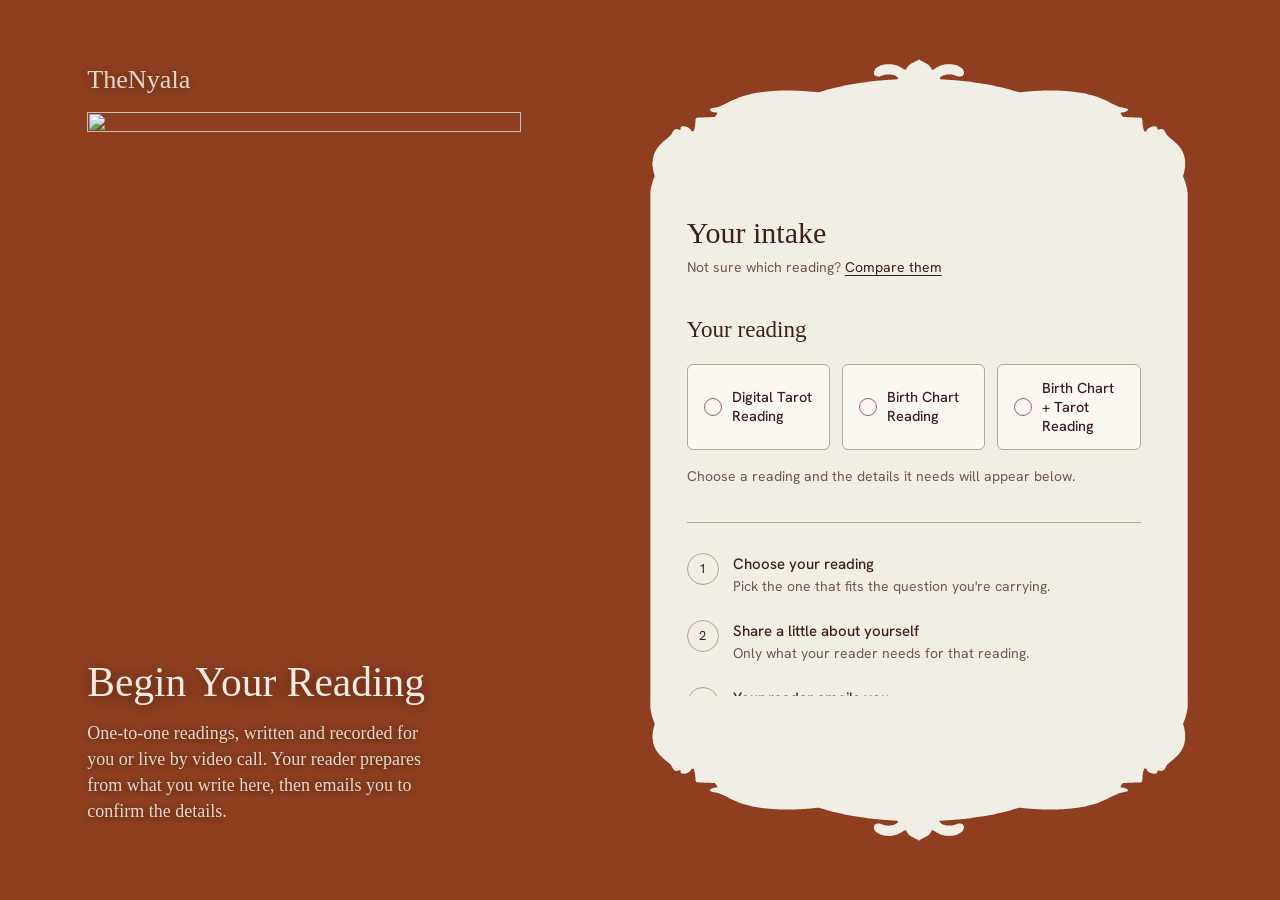
==== book.html @ b646ac73 "Add TheNyala website: pages, styles, scripts, docs and build tools Static HTML/CSS/JS site: the land" ====
<!doctype html>
<html lang="en">
<head>
<meta charset="utf-8">
<meta name="viewport" content="width=device-width, initial-scale=1">
<title>Begin Your Reading — TheNyala</title>
<meta name="description" content="Book a one-to-one tarot or birth-chart reading with TheNyala, as a PDF with an audio recording or live by video call.">
<link rel="preconnect" href="https://fonts.googleapis.com">
<link rel="preconnect" href="https://fonts.gstatic.com" crossorigin>
<link href="https://fonts.googleapis.com/css2?family=Hanken+Grotesk:wght@300;400;500&display=swap" rel="stylesheet">
<link rel="icon" type="image/png" href="assets/favicon.png">
<link rel="preload" as="font" type="font/ttf" href="assets/fonts/Anaktoria.ttf" crossorigin>
<link rel="stylesheet" href="css/style.css">
<script src="js/paper-symbols.js" defer></script>
</head>
<body class="page-booking">

<!-- A focused booking page on the client's rust paper, one screen tall: the glade sits on it at the left, the intake box lies on it at the right and scrolls inside -->
<main class="booking">
  <div class="book-card">
    <div class="book-pane">
      <a class="wordmark book-wordmark" href="index.html">TheNyala</a>
      <img class="book-nyala" src="assets/nyala.webp" alt="" width="572" height="1744">
      <div class="book-pane-copy">
        <h1>Begin Your Reading</h1>
        <p id="pane-sub">One-to-one readings, written and recorded for you or live by video call. Your reader prepares from what you write here, then emails you to confirm the details.</p>
      </div>
    </div>

    <div class="book-main">
      <div class="book-scroll"><!-- the form scrolls inside the box -->
      <div class="book-head">
        <h2 class="book-title">Your intake</h2>
        <p class="book-sub">Not sure which reading? <a href="index.html#readings">Compare them</a></p>
      </div>

      <!-- Submissions aren't sent anywhere yet: connect the form to email or a form service before launch (see js/booking.js) -->
      <form class="intake" id="intake" novalidate>
    <fieldset class="intake-step">
      <legend class="intake-legend">Your reading</legend>
      <div class="picks">
        <label class="pick"><input type="radio" name="reading" value="tarot"><span>Digital Tarot Reading</span></label>
        <label class="pick"><input type="radio" name="reading" value="chart"><span>Birth Chart Reading</span></label>
        <label class="pick"><input type="radio" name="reading" value="combo"><span>Birth Chart + Tarot Reading</span></label>
      </div>
      <p class="field-error" id="reading-error" role="alert"></p>
      <div class="intake-nudge" id="reading-nudge">
        <p>Choose a reading and the details it needs will appear below.</p>
        <ol class="book-steps">
          <li><b>Choose your reading</b><span>Pick the one that fits the question you're carrying.</span></li>
          <li><b>Share a little about yourself</b><span>Only what your reader needs for that reading.</span></li>
          <li><b>Your reader emails you</b><span>They read your intake first, then confirm a time for your video call or when your recording will be ready.</span></li>
        </ol>
      </div>
    </fieldset>

    <div class="intake-panel" hidden>
      <fieldset class="intake-group">
        <legend class="intake-legend">About you</legend>
        <div class="row">
          <label class="field"><span class="field-label">Preferred name</span><input name="name" autocomplete="given-name" required></label>
          <label class="field" data-for="tarot session combo"><span class="field-label">Pronouns <em>optional</em></span><input name="pronouns" placeholder="e.g. she/her, they/them"></label>
        </div>
        <label class="field"><span class="field-label">Email</span><input type="email" name="email" autocomplete="email" required><small class="hint">Your reader will use this to confirm the details with you.</small></label>
      </fieldset>

      <fieldset class="intake-group" data-for="chart combo">
        <legend class="intake-legend">Your birth chart</legend>
        <div class="row">
          <label class="field"><span class="field-label">Date of birth</span><input type="date" name="dob" required></label>
          <label class="field"><span class="field-label">Exact birth time</span><input type="time" name="birth_time" required></label>
        </div>
        <label class="field"><span class="field-label">Birthplace</span><input name="birthplace" placeholder="City, region, country" required></label>
        <label class="field">
          <span class="field-label">How sure are you of your birth time? <output id="conf-out" for="conf">5</output> out of 10</span>
          <input type="range" id="conf" name="birth_time_confidence" min="1" max="10" value="5">
          <span class="range-ends" aria-hidden="true"><span>A rough guess</span><span>From my birth certificate</span></span>
          <small class="hint">Not sure of your time? Give your best guess above and set this low.</small>
        </label>
        <label class="field"><span class="field-label">Main reason for booking</span><textarea name="reason" rows="3" required></textarea></label>
        <div class="field">
          <span class="field-label" id="chart-areas-label">Main areas you want to explore</span>
          <small class="hint">Tap them in order of importance; your first choice is number 1.</small>
          <div class="chips" data-name="chart_areas" role="group" aria-labelledby="chart-areas-label">
            <button type="button">Love and relationships</button><button type="button">Career and purpose</button><button type="button">Money and resources</button><button type="button">Family and home</button><button type="button">Personality and strengths</button><button type="button">Health and wellbeing</button><button type="button">Spirituality</button><button type="button">Life timing and cycles</button>
          </div>
        </div>
      </fieldset>

      <!-- One group for every tarot format: "tarot" parts are the question readings (PDF and audio), "session" parts the live 30-minute session -->
      <fieldset class="intake-group" data-for="tarot session">
        <legend class="intake-legend">Your tarot reading</legend>
        <div class="field">
          <span class="field-label" id="format-label">How would you like your reading?</span>
          <div class="seg" role="radiogroup" aria-labelledby="format-label" aria-describedby="format-hint">
            <label><input type="radio" name="tarot_format" value="one" checked><span>One question</span></label>
            <label><input type="radio" name="tarot_format" value="three"><span>Three questions</span></label>
            <label><input type="radio" name="tarot_format" value="session"><span>Live 30-minute session</span></label>
          </div>
          <small class="hint" id="format-hint">One or three questions come as a PDF with an audio recording; the session is live by video call.</small>
        </div>
        <label class="field" data-for="tarot"><span class="field-label">Current situation</span><textarea name="situation" rows="3" placeholder="What's happening in your life right now?" required></textarea></label>
        <label class="field" data-q="one"><span class="field-label">Your question</span><input name="question" required></label>
        <div class="field" data-q="three">
          <span class="field-label">Your three questions</span>
          <div class="qlist">
            <label><span class="qnum" aria-hidden="true">1</span><input name="question_1" aria-label="Question 1" required></label>
            <label><span class="qnum" aria-hidden="true">2</span><input name="question_2" aria-label="Question 2" required></label>
            <label><span class="qnum" aria-hidden="true">3</span><input name="question_3" aria-label="Question 3" required></label>
          </div>
        </div>
        <label class="field" data-for="session"><span class="field-label">Your questions</span><textarea name="questions" rows="3" placeholder="Bring as many as you like." required></textarea></label>
        <div class="field" data-for="session">
          <span class="field-label" id="session-areas-label">Main areas you want to explore</span>
          <small class="hint">Tap them in order of importance; your first choice is number 1.</small>
          <div class="chips" data-name="session_areas" role="group" aria-labelledby="session-areas-label">
            <button type="button">Love and relationships</button><button type="button">Career and work</button><button type="button">Money</button><button type="button">Family and friends</button><button type="button">Personal growth</button><button type="button">Health and wellbeing</button><button type="button">Spiritual path</button><button type="button">A decision</button>
          </div>
        </div>
        <label class="field" data-for="tarot"><span class="field-label">Anything you specifically want to focus on <em>optional</em></span><textarea name="focus" rows="2"></textarea></label>
      </fieldset>

      <fieldset class="intake-group" data-for="combo">
        <legend class="intake-legend">Your tarot reading</legend>
        <label class="field"><span class="field-label">Current situation</span><textarea name="situation" rows="3" placeholder="What's happening in your life right now?" required></textarea></label>
        <label class="field"><span class="field-label">Your questions</span><textarea name="questions" rows="3" required></textarea></label>
        <div class="field">
          <span class="field-label" id="combo-areas-label">Main areas you want to explore in the cards</span>
          <small class="hint">Tap them in order of importance; your first choice is number 1.</small>
          <div class="chips" data-name="tarot_areas" role="group" aria-labelledby="combo-areas-label">
            <button type="button">Love and relationships</button><button type="button">Career and work</button><button type="button">Money</button><button type="button">Family and friends</button><button type="button">Personal growth</button><button type="button">Health and wellbeing</button><button type="button">Spiritual path</button><button type="button">A decision</button>
          </div>
        </div>
        <label class="field"><span class="field-label">Anything you specifically want to focus on <em>optional</em></span><textarea name="focus" rows="2"></textarea></label>
      </fieldset>

      <!-- Every reading with tarot in it asks for a preferred date (built by js/booking.js); the reader confirms the time -->
      <fieldset class="intake-group" data-for="tarot session combo">
        <legend class="intake-legend">Your reading date</legend>
        <div class="field">
          <span class="field-label" id="date-label">Preferred date</span>
          <small class="hint">Your reader will confirm it with you by email.</small>
          <!-- the month on the left, the chosen day written out on the right (below it on phones) -->
          <div class="datepick" role="group" aria-labelledby="date-label">
            <div class="datepick-cal">
              <div class="datepick-head">
                <p class="datepick-month" aria-live="polite"></p>
                <div class="datepick-navs">
                  <button type="button" class="datepick-nav" aria-label="Previous month"><svg viewBox="0 0 16 16" aria-hidden="true"><path d="M10 3 5 8l5 5" fill="none" stroke="currentColor" stroke-width="1.4" stroke-linecap="round" stroke-linejoin="round"/></svg></button>
                  <button type="button" class="datepick-nav" aria-label="Next month"><svg viewBox="0 0 16 16" aria-hidden="true"><path d="m6 3 5 5-5 5" fill="none" stroke="currentColor" stroke-width="1.4" stroke-linecap="round" stroke-linejoin="round"/></svg></button>
                </div>
              </div>
              <div class="datepick-week" aria-hidden="true"></div>
              <div class="datepick-days"></div>
            </div>
            <div class="datepick-summary">
              <p class="datepick-picked sr-only" aria-live="polite"></p>
              <div class="datepick-show" aria-hidden="true"><span class="datepick-num"></span><span class="datepick-dayname"></span><span class="datepick-monthname"></span></div>
              <p class="datepick-empty"><b>No date yet</b><span>Choose any open day on the calendar.</span></p>
            </div>
            <input type="hidden" name="preferred_date">
          </div>
        </div>
      </fieldset>

      <label class="field intake-last" data-for="chart session combo"><span class="field-label">Anything else you'd like your reader to know <em>optional</em></span><textarea name="anything_else" rows="3"></textarea></label>

      <div class="submit-row">
        <button type="submit" class="book-submit">Send my intake <svg viewBox="0 0 16 16" aria-hidden="true"><path d="M8 1.5c.4 3.3 2.2 5.1 5.5 5.5-3.3.4-5.1 2.2-5.5 5.5-.4-3.3-2.2-5.1-5.5-5.5 3.3-.4 5.1-2.2 5.5-5.5Z" fill="currentColor"/></svg></button>
        <p class="form-summary" id="form-summary" role="alert"></p>
      </div>
    </div>
      </form>

      <div class="intake-thanks" id="thanks" hidden tabindex="-1">
        <h2>Thank you</h2>
        <p>Your <strong id="thanks-reading"></strong> intake is in, <span id="thanks-name"></span>. <span id="thanks-next"></span></p>
        <a class="hero-cta" href="index.html">Back to the home page</a>
      </div>
      </div>
    </div>
  </div>
</main>

<script src="js/booking.js"></script>
</body>
</html>
---- css/style.css ----
:root {
  --night: #2a0c07; /* deep rust-brown: dark text on cream */
  --paper: #8f3f20; /* fallback behind the supplied Orange Background.png */
  --edge: clamp(18px, 3.2vw, 52px); /* wordmark and nav sit on this edge */
  --moon: #f6f0e6; /* warm cream, like the lace cards and the button frames */
  --k: calc(100vh / 1080); /* one pixel of the 1920x1080 paper design at this screen's height (see the framed first screen) */
  --hero-face: "Hanken Grotesk", system-ui, sans-serif;
  --brand-face: "Anaktoria", Georgia, "Times New Roman", serif; /* display headings and wordmark */
  --second-face: "Anaktoria", Georgia, "Times New Roman", serif; /* secondary face, a Garamond-style serif: titles below the headings, prices and intro lines */
}
@font-face { /* custom font from Calligraphr; no digits, hyphen or dashes, so those fall back to Hanken Grotesk */
  font-family: "The Nyala Font"; src: url("../assets/fonts/TheNyalaFont-Regular.ttf") format("truetype");
  font-weight: 400; font-style: normal; font-display: swap;
}
@font-face { /* Anaktoria 6.31 by George Douros (2016); its built-in licence: "Fonts in this site are free for any use". One weight only */
  font-family: "Anaktoria"; src: url("../assets/fonts/Anaktoria.ttf") format("truetype");
  font-weight: 400; font-style: normal; font-display: swap;
}
/* Anaktoria's contextual alternates swap in swash word endings, which read as stray dots at text sizes: keep them off */
.hero-lede, .pricing-lede, .plan-price, .book-pane-copy p, .book-title, .intake-legend, .datepick-num { font-variant-ligatures: no-contextual; }
* { box-sizing: border-box; margin: 0; padding: 0; }
body {
  background: var(--paper);
  color: var(--moon);
  font-family: var(--hero-face);
  font-weight: 400;
  line-height: 1.55;
  overflow-x: hidden;
  -webkit-font-smoothing: antialiased;
}
a { color: inherit; text-decoration: none; }
.sr-only { position: absolute; width: 1px; height: 1px; overflow: hidden; clip-path: inset(50%); white-space: nowrap; }

/* ---------- The paper: the client's rust paper lies behind every page, fixed while the sections scroll over it ---------- */
body::before { /* original orange paper, shared by readings, reviews and the booking page */
  content: ""; position: fixed; top: 0; left: 0; right: 0; height: 100vh; z-index: -1; /* 100vh: the tallest viewport, so it never jumps as phone toolbars come and go */
  background: var(--paper) url("../assets/Background/Orange Background.png") center / cover no-repeat;
}
@media (prefers-reduced-motion: no-preference) { html { scroll-behavior: smooth; } }

/* Scattered relief on orange paper only: the landing collage and intake paper
   cover this background layer. Keep original colors and transparency. */
.paper-symbols {
  position: fixed; inset: 0; z-index: -1; overflow: hidden;
  pointer-events: none; user-select: none; opacity: .55;
}
.paper-symbols img {
  position: absolute; left: var(--symbol-x); top: var(--symbol-y);
  width: clamp(100px, var(--symbol-size), 240px); height: auto;
  translate: -50% -50%; rotate: var(--symbol-angle); opacity: var(--symbol-opacity);
}
@media (max-width: 640px) {
  .paper-symbols { opacity: .42; }
  .paper-symbols img {
    left: var(--phone-x); top: var(--phone-y);
    width: clamp(76px, var(--phone-size), 150px);
  }
  .paper-symbols img:nth-child(n + 9) { display: none; }
}

/* ---------- Header ---------- */
.nav { /* sits at the top of the hero and scrolls away with it, so it never covers the sections below */
  position: absolute; top: 22px; right: var(--edge); z-index: 50;
  display: flex; align-items: center; gap: 4px; height: 40px;
}
/* each link is framed like the buttons, a size smaller (see "Framed buttons" below) */

/* ---------- Framed buttons: the client's ornamental frame round every button and menu link ---------- */
/* The frame (assets/button-frame.webp, built by tools/build-frame.ps1) is a border-image on ::after: its scrolled ends
   keep their shape and the double rules between them stretch to any width. Each end is .578 of the button's height
   wide (104 of the image's 180px), so the frame never distorts. Behind it, a dark fill in the frame's own shape
   (assets/button-fill.webp, sliced the same way) fills the whole frame, scrolled ends included. */
.hero-cta, .nav a {
  --h: 54px; --cap: calc(var(--h) * .578);
  position: relative; isolation: isolate;
  display: inline-flex; align-items: center; justify-content: center; gap: 10px;
  height: var(--h); padding: 0 calc(var(--cap) + 4px);
  font-family: var(--second-face); font-size: 19px; font-weight: 400; font-synthesis: none; font-variant-ligatures: no-contextual;
  line-height: 1; white-space: nowrap; color: var(--moon); text-shadow: 0 1px 8px rgba(26, 6, 3, .7);
}
.hero-cta::before, .hero-cta::after, .nav a::before, .nav a::after {
  content: ""; position: absolute; inset: 0; pointer-events: none;
  border-style: solid; border-color: transparent; border-width: 0 var(--cap);
  border-image: url("../assets/button-frame.webp") 0 104 fill / 0 var(--cap) / 0 stretch;
}
.hero-cta::before, .nav a::before { /* the fill, in the frame's shape; it lightens on hover */
  z-index: -1; border-image-source: url("../assets/button-fill.webp");
  opacity: .62; transition: opacity .35s cubic-bezier(.16, 1, .3, 1);
}
.hero-cta::before { opacity: .55; }
.hero-cta::after, .nav a::after { filter: drop-shadow(0 2px 3px rgba(26, 6, 3, .5)); } /* lifts the cream frame off the paper */
.hero-cta:hover::before, .nav a:hover::before { opacity: .4; }
.nav a { --h: 42px; font-size: 17px; }

/* ---------- Hero: Nyala on the client's framed paper ---------- */
.hero {
  position: relative; isolation: isolate; overflow: hidden;
  min-height: 100vh; min-height: 100svh;
}
@supports (height: 100svh) { :root { --k: calc(100svh / 1080); } } /* the first screen is 100svh tall */
.scene { position: absolute; inset: 0; z-index: 0; } /* holds Nyala */
.nyala { /* her star face sits on the page's centre line; height and top are set by script to fit the window */
  position: absolute; left: 50%; top: 5%; height: 78%; width: auto; translate: -60% 0;
  animation: nyala-float 4s ease-in-out infinite; will-change: transform;
}
/* she floats up from her fitted spot and settles back, never lower, so she stays clear of the headline */
@keyframes nyala-float { 0%, 100% { transform: translateY(0); } 50% { transform: translateY(-3%); } }
@keyframes nyala-float-soft { 0%, 100% { transform: translateY(0); } 50% { transform: translateY(-2%); } }

.wordmark {
  position: absolute; z-index: 2; top: 22px; left: var(--edge); height: 40px; /* level with the menu on the right */
  display: flex; align-items: center; white-space: nowrap;
  font-family: var(--brand-face); font-weight: 400; font-synthesis: none; font-size: clamp(26px, 1.2vw + 1.2vh, 36px); line-height: 1;
  color: rgba(240, 232, 220, .9); text-shadow: 0 2px 14px rgba(26, 6, 3, .5);
}

/* the lower band: headline and lede on the left, the button on the right */
.hero-frame {
  position: absolute; z-index: 2; left: 11%; right: 11%; top: 64%; bottom: 4.5%;
  display: grid; grid-template-columns: minmax(0, 1fr) auto; align-items: end; gap: 32px;
  padding: 0 4.5% 4.2vh;
}
.hero h1 {
  font-family: var(--brand-face); font-weight: 400; font-synthesis: none;
  font-size: clamp(26px, 1.8vw + 1.3vh, 44px); line-height: 1.18; letter-spacing: .005em; /* the script runs wide: this keeps the line about as long as before */
  margin: 0 0 16px; color: rgba(246, 240, 230, .95); text-wrap: balance;
  text-shadow: 0 2px 18px rgba(26, 6, 3, .55);
}
.hero-lede {
  max-width: 44ch; font-family: var(--second-face); font-size: 18px; line-height: 1.45; text-wrap: pretty;
  color: rgba(240, 233, 222, .9); text-shadow: 0 1px 10px rgba(26, 6, 3, .7);
}
.hero-act { display: flex; flex-direction: column; align-items: flex-end; gap: 14px; }
.hero-cta svg { width: 13px; height: 13px; flex: none; transition: rotate .6s cubic-bezier(.16, 1, .3, 1); }
.hero-cta:hover svg { rotate: 90deg; }

/* On landscape screens the first screen is the client's whole paper design, embossed frame and label included. It is a
   border-image: the frame's sides (500px of the source each) keep their true shape, sized by the screen's height, and
   only the plain middle stretches, so the frame fits any width. The wordmark sits in the label, the menu level with it
   inside the frame, and the headline, lede and button inside the side vines (300px of the source) and above the
   bottom corners' curls (which rise 210px from the bottom). Elsewhere the plain paper shows. */
@media (min-width: 1280px) and (min-height: 700px) and (min-aspect-ratio: 3/2) { /* enough space inside the frame for artwork and copy */
  .hero::before {
    content: ""; position: absolute; inset: 0; z-index: -1;
    border-style: solid; border-color: transparent; border-width: 0 calc(var(--k) * 500);
    border-image: url("../assets/paper-frame.jpg") 0 500 fill / 0 calc(var(--k) * 500) / 0 stretch;
  }
  .hero .wordmark { top: calc(var(--k) * 120); left: calc(var(--k) * 260); height: auto; translate: -50% -50%; font-size: calc(var(--k) * 54); }
  .nav { top: calc(var(--k) * 120); right: calc(var(--k) * 470); translate: 0 -50%; }
  .hero-frame { top: auto; left: calc(var(--k) * 300); right: calc(var(--k) * 300); bottom: calc(var(--k) * 210); padding: 0; }
}

:root { /* old-paper textures, shared by the pricing leaves and the review scrolls */
  --grain: url("data:image/svg+xml,%3Csvg xmlns='http://www.w3.org/2000/svg' width='220' height='220'%3E%3Cfilter id='g'%3E%3CfeTurbulence type='fractalNoise' baseFrequency='.85' numOctaves='3' stitchTiles='stitch'/%3E%3CfeColorMatrix values='0 0 0 0 .32 0 0 0 0 .2 0 0 0 0 .09 0 0 0 .55 -.12'/%3E%3C/filter%3E%3Crect width='100%25' height='100%25' filter='url(%23g)'/%3E%3C/svg%3E");
  --stains: url("data:image/svg+xml,%3Csvg xmlns='http://www.w3.org/2000/svg' width='420' height='420'%3E%3Cfilter id='s'%3E%3CfeTurbulence type='fractalNoise' baseFrequency='.012' numOctaves='4' seed='7' stitchTiles='stitch'/%3E%3CfeColorMatrix values='0 0 0 0 .42 0 0 0 0 .27 0 0 0 0 .11 0 0 0 1.5 -.62'/%3E%3C/filter%3E%3Crect width='100%25' height='100%25' filter='url(%23s)'/%3E%3C/svg%3E");
}
/* ---------- Readings and Offerings: pricing columns as leaves of aged parchment ----------
   One leaf per reading, in the language of the hero collage and the client's cards: parchment with grain, stains and a
   slightly ragged edge; an inked double frame with small compass points at its corners; a Roman numeral and the name in
   the cards' rust lettering; the card's engraving drawn over Vitruvian construction lines (circle, square, triangle);
   and a faint embossed tarot card pressed into the paper, like those scattered on the page. The three parts (head, top,
   what's included) line up across the leaves (subgrid), whatever their length. */
.pricing { max-width: 1320px; margin: 0 auto; padding: 110px clamp(20px, 5vw, 64px) 120px; }
.pricing-head { max-width: 860px; margin-bottom: 56px; }
.pricing-head h2 {
  font-family: var(--brand-face); font-weight: 400; font-synthesis: none;
  font-size: clamp(34px, 2.4vw + 1.2vh, 54px); line-height: 1.12; margin-bottom: 16px;
  color: rgba(246, 240, 230, .96); text-shadow: 0 2px 18px rgba(26, 6, 3, .55);
}
.pricing-lede { font-family: var(--second-face); font-size: 19px; line-height: 1.5; max-width: 52ch; color: rgba(240, 233, 222, .88); text-shadow: 0 1px 10px rgba(26, 6, 3, .6); }

.offers {
  list-style: none; display: grid; grid-template-columns: repeat(3, minmax(0, 1fr)); grid-template-rows: auto auto 1fr;
  column-gap: 32px; max-width: 1140px; margin: 0 auto;
}
.plan {
  --ink: #6e1f12; /* the cards' rust lettering */
  --compass: radial-gradient(circle, var(--ink) 0 1.6px, transparent 2.2px 3.6px, rgba(110, 31, 18, .55) 4px 4.8px, transparent 5.3px);
  position: relative; isolation: isolate;
  grid-row: span 3; display: grid; grid-template-rows: subgrid; row-gap: 0;
  color: #3a2215; padding: 14px;
  transition: transform .6s cubic-bezier(.16, 1, .3, 1);
}
.plan:hover { transform: translateY(-5px); }
.plan::before { /* the leaf: grain, stains, handled edges, a ragged outline and its shadow on the page */
  content: ""; position: absolute; inset: 0; z-index: -3;
  background:
    var(--grain),
    linear-gradient(rgba(236, 226, 204, .55), rgba(236, 226, 204, .55)), /* softens the stains to a light foxing */
    var(--stains),
    radial-gradient(ellipse at 18% 12%, rgba(160, 110, 55, .14), transparent 42%),
    radial-gradient(ellipse at 85% 88%, rgba(140, 90, 40, .16), transparent 40%),
    #ece2cc;
  box-shadow: inset 0 0 34px rgba(120, 78, 36, .38), inset 0 0 6px rgba(90, 55, 24, .4);
  filter: url(#story-rough) drop-shadow(0 16px 20px rgba(26, 6, 3, .42));
}
.plan-frame { /* the inked double frame: two fine outlines (inline SVG, so they can be drawn round the leaf) */
  position: absolute; top: 12px; left: 12px; width: calc(100% - 24px); height: calc(100% - 24px); z-index: -1;
  overflow: visible; pointer-events: none; fill: none; stroke: rgba(110, 31, 18, .5); stroke-width: 1;
}
.plan-frame--inner { top: 14.5px; left: 14.5px; width: calc(100% - 29px); height: calc(100% - 29px); }
.plan-mark { /* a tarot card embossed into the paper, part-hidden off the lower corner, and a small compass point
   on each corner of the frame (centred on the frame line, 7.5px in from this layer's edge) */
  position: absolute; inset: 6px; z-index: -2; overflow: hidden; pointer-events: none;
  background:
    var(--compass) -1.5px -1.5px / 18px 18px no-repeat,
    var(--compass) calc(100% + 1.5px) -1.5px / 18px 18px no-repeat,
    var(--compass) -1.5px calc(100% + 1.5px) / 18px 18px no-repeat,
    var(--compass) calc(100% + 1.5px) calc(100% + 1.5px) / 18px 18px no-repeat;
}
.plan-mark img {
  position: absolute; right: -54px; bottom: -40px; width: 230px; height: auto; rotate: -12deg;
  opacity: .34; mix-blend-mode: multiply;
}

.plan-head { text-align: center; padding: 34px 26px 0; }
.plan-numeral {
  display: block; font-family: var(--brand-face); font-size: 17px; letter-spacing: .3em; padding-left: .3em;
  color: rgba(110, 31, 18, .7); margin-bottom: 6px;
}
.plan-name {
  font-family: var(--brand-face); font-size: 27px; font-weight: 400; font-synthesis: none; line-height: 1.15;
  color: var(--ink);
}
.plan-name::after { /* a short inked rule with a star at its centre, like the cards' flourishes */
  content: "\2726"; display: block; margin: 12px auto 0; width: 132px; font-size: 10px; line-height: 1; color: var(--ink);
  background: linear-gradient(90deg, transparent, rgba(110, 31, 18, .55) 25%, rgba(110, 31, 18, .55) 42%, transparent 42% 58%, rgba(110, 31, 18, .55) 58%, rgba(110, 31, 18, .55) 75%, transparent) center / 100% 1px no-repeat;
}
.plan-top { display: flex; flex-direction: column; align-items: center; text-align: center; padding: 18px 30px 30px; }
.plan-emblem { position: relative; display: grid; place-items: center; width: 168px; height: 168px; margin-bottom: 16px; }
.plan-geometry {
  position: absolute; inset: 0; width: 100%; height: 100%; overflow: visible;
  fill: none; stroke: rgba(110, 31, 18, .42); stroke-width: .8;
}
.plan-geometry .plan-geometry-axis { stroke: rgba(110, 31, 18, .2); stroke-dasharray: 2 3; }
.plan-geometry .plan-geometry-dot { fill: rgba(110, 31, 18, .5); stroke: none; }
.plan-engraving { position: relative; display: block; height: 84px; width: auto; max-width: 88%; object-fit: contain; }
.plan-engraving[src*="caterpillar"] { height: 58px; } /* evened out by eye */
.plan-engraving[src*="chrysalis"] { height: 104px; }
.plan-engraving[src*="butterfly"] { height: 80px; }
.plan-for { font-family: var(--second-face); font-size: 18px; line-height: 1.4; max-width: 25ch; color: #4f2c1c; }
.plan-price { font-family: var(--brand-face); font-size: 32px; font-weight: 400; font-synthesis: none; line-height: 1.1; color: #2a0c07; margin-top: 18px; }
.plan-format { font-family: var(--second-face); font-size: 16px; color: #6e4a33; margin: 6px 0 22px; }
.plan-cta { width: 100%; margin-top: auto; justify-content: center; }
.plan-cta::before { opacity: .82; } /* on the parchment the fill needs to be dark enough for the cream label */
.plan-cta:hover::before { opacity: .66; }

.plan-includes { position: relative; padding: 30px 34px 40px; }
.plan-includes::before { /* an inked divider with a star at its centre */
  content: "\2727"; position: absolute; top: 0; left: 34px; right: 34px; translate: 0 -50%;
  text-align: center; font-size: 13px; line-height: 1; color: var(--ink);
  background: linear-gradient(90deg, transparent, rgba(110, 31, 18, .4) 12%, rgba(110, 31, 18, .4) 46%, transparent 46% 54%, rgba(110, 31, 18, .4) 54%, rgba(110, 31, 18, .4) 88%, transparent) center / 100% 1px no-repeat;
}
.plan-includes-title { font-family: var(--brand-face); font-size: 20px; color: var(--ink); margin-bottom: 12px; }
.plan-list { list-style: none; display: grid; gap: 9px; }
.plan-list li { position: relative; padding-left: 24px; font-family: var(--second-face); font-size: 17px; line-height: 1.35; color: #3a2215; }
.plan-list li::before { content: "\2726"; position: absolute; left: 2px; top: .28em; font-size: 10px; line-height: 1; color: var(--ink); }
.plan-list small { display: block; font-size: 14.5px; color: #6e4a33; margin-top: 1px; }

@media (max-width: 1100px) {
  .offers { column-gap: 20px; }
  .plan-head { padding-inline: 18px; }
  .plan-top { padding-inline: 20px; }
  .plan-includes { padding-inline: 24px; }
  .plan-includes::before { left: 24px; right: 24px; }
  .plan-name { font-size: 24px; }
  .plan-emblem { width: 148px; height: 148px; }
}
@media (max-width: 900px) { /* one column, kept to a comfortable width */
  .offers { grid-template-columns: minmax(0, 440px); grid-template-rows: none; row-gap: 44px; }
  .plan { grid-row: auto; grid-template-rows: auto auto 1fr; }
}
@media (max-width: 640px) {
  .pricing { padding-top: 84px; padding-bottom: 96px; }
  .pricing-head { margin-bottom: 52px; }
}

/* ---------- Booking page (book.html): the glade sits on the paper at the left, the intake box lies on it at the right ---------- */
.book-card { /* exactly one screen tall, with the same margin above and below; the form scrolls inside its box */
  display: grid; grid-template-columns: minmax(0, 1fr) minmax(0, 620px); grid-template-rows: minmax(0, 1fr); gap: clamp(32px, 4vw, 72px);
  max-width: 1600px; height: 100vh; height: 100svh; min-height: 620px; margin: 0 auto; padding: 40px clamp(24px, 4vw, 72px);
}

/* the glade: directly on the paper */
.book-pane { /* a column: wordmark, then Nyala filling the space between, then the heading, so they never overlap */
  position: relative; min-height: 0; display: flex; flex-direction: column; padding: 72px 36px 36px;
}
.book-wordmark { top: 20px; left: 36px; }
.book-nyala {
  flex: 1 1 auto; min-height: 0; width: 100%; height: auto; object-fit: contain; object-position: 46% 100%;
  margin-bottom: 26px; animation: nyala-float 4s ease-in-out infinite; will-change: transform;
}
.book-pane-copy { position: relative; z-index: 2; flex: none; }
.book-pane-copy h1 {
  font-family: var(--brand-face); font-weight: 400; font-synthesis: none;
  font-size: clamp(34px, 2.4vw + 1.2vh, 54px); line-height: 1.1; margin-bottom: 14px;
  color: rgba(246, 240, 230, .97); text-shadow: 0 2px 18px rgba(26, 6, 3, .6);
}
.book-pane-copy p { font-family: var(--second-face); font-size: 18px; line-height: 1.45; max-width: 40ch; color: rgba(240, 233, 222, .9); text-shadow: 0 1px 10px rgba(26, 6, 3, .7); }

/* the intake: a bordered, deep rust-brown box laid on the paper */
.book-main {
  position: relative; min-height: 0; display: flex; flex-direction: column; scroll-margin-top: 16px;
  background: rgba(48, 14, 8, .84); border: 1px solid rgba(240, 232, 220, .22); border-radius: 6px;
  backdrop-filter: blur(12px); -webkit-backdrop-filter: blur(12px);
  box-shadow: 0 24px 60px rgba(26, 6, 3, .5);
}
.book-scroll {
  position: relative; flex: 1 1 auto; min-height: 0; overflow-y: auto; overscroll-behavior: contain; border-radius: inherit; /* relative: anything positioned inside the form stays inside its scroll */
  padding: 54px clamp(26px, 3.5vw, 48px) 44px;
  scrollbar-width: thin; scrollbar-color: rgba(240, 232, 220, .3) transparent; scrollbar-gutter: stable;
}
.book-head { margin-bottom: 34px; }
.book-title { font-family: var(--second-face); font-size: 30px; font-weight: 400; font-synthesis: none; line-height: 1.15; color: var(--moon); margin-bottom: 6px; }
.book-sub { font-size: 14px; color: rgba(240, 233, 222, .72); }
.book-sub a { color: var(--moon); text-decoration: underline; text-underline-offset: 3px; }
.intake-step { border: 0; }
.intake-legend { font-family: var(--second-face); font-size: 23px; font-weight: 400; font-synthesis: none; color: var(--moon); margin-bottom: 16px; padding: 0; }
.picks { display: grid; grid-template-columns: repeat(3, minmax(0, 1fr)); gap: 12px; }
.pick { position: relative; cursor: pointer; }
.pick input { position: absolute; opacity: 0; pointer-events: none; }
.pick span {
  display: flex; align-items: center; gap: 10px; height: 100%; min-height: 62px; padding: 14px 16px;
  font-size: 14.5px; font-weight: 500; line-height: 1.3; color: rgba(246, 240, 230, .9);
  background: rgba(36, 10, 6, .5); border: 1px solid rgba(240, 232, 220, .2); border-radius: 6px;
  transition: border-color .35s, background .35s cubic-bezier(.16, 1, .3, 1);
}
.pick span::before { /* an open ring that fills with a cream dot when chosen */
  content: ""; flex: none; width: 16px; height: 16px; border: 1px solid rgba(240, 232, 220, .5); border-radius: 50%;
}
.pick:hover span { background: rgba(240, 232, 220, .06); border-color: rgba(240, 232, 220, .36); }
.pick input:checked + span { background: rgba(240, 232, 220, .12); border-color: rgba(240, 232, 220, .78); color: var(--moon); }
.pick input:checked + span::before { border-color: var(--moon); background: radial-gradient(circle, var(--moon) 0 3.5px, transparent 4px); }
.pick input:focus-visible + span { outline: 1px solid var(--moon); outline-offset: 4px; }
.intake-nudge { margin-top: 16px; font-size: 14px; color: rgba(240, 233, 222, .72); }
.book-steps { list-style: none; counter-reset: step; display: grid; gap: 22px; margin-top: 34px; padding-top: 30px; border-top: 1px solid rgba(240, 232, 220, .12); }
.book-steps li { counter-increment: step; display: grid; grid-template-columns: 30px 1fr; column-gap: 16px; }
.book-steps li::before { /* the numbers say the order things happen in */
  content: counter(step); grid-row: span 2; display: grid; place-items: center; width: 30px; height: 30px;
  font-size: 13px; color: var(--moon); border: 1px solid rgba(240, 232, 220, .4); border-radius: 50%;
}
.book-steps b { font-size: 15px; font-weight: 500; color: var(--moon); }
.book-steps span { font-size: 14px; color: rgba(240, 233, 222, .72); }

.intake-panel { margin-top: 34px; padding-top: 34px; border-top: 1px solid rgba(240, 232, 220, .12); }
.intake-group { border: 0; display: grid; gap: 20px; padding-bottom: 32px; margin-bottom: 32px; border-bottom: 1px solid rgba(240, 232, 220, .12); }
.intake-group[hidden], .intake-panel [hidden] { display: none; }
.row { display: grid; grid-template-columns: 1fr 1fr; gap: 20px; }
.field { display: grid; gap: 7px; align-content: start; }
.field-label { font-size: 14px; font-weight: 500; color: var(--moon); }
.field-label em { font-style: normal; font-weight: 400; font-size: 12.5px; color: rgba(240, 233, 222, .62); margin-left: 4px; }
.field-label output { font-weight: 500; }
.hint { font-size: 12.5px; color: rgba(240, 233, 222, .66); }
.intake input:not([type=radio]):not([type=range]), .intake textarea {
  width: 100%; padding: 11px 14px; font: inherit; font-size: 15px; color: var(--moon);
  background: rgba(36, 10, 6, .55); border: 1px solid rgba(240, 232, 220, .24); border-radius: 3px;
  color-scheme: dark; resize: vertical; transition: border-color .3s, box-shadow .3s;
}
.intake input::placeholder, .intake textarea::placeholder { color: rgba(240, 233, 222, .4); }
.intake input:focus, .intake textarea:focus { outline: none; border-color: rgba(240, 232, 220, .78); box-shadow: 0 0 0 3px rgba(240, 232, 220, .12); }
.intake [aria-invalid="true"] { border-color: #f0a596 !important; }
.field-error { font-size: 12.5px; color: #f4b3a6; }
.field-error:empty { display: none; }
.intake input[type=range] { width: 100%; accent-color: var(--moon); }
.range-ends { display: flex; justify-content: space-between; font-size: 12.5px; color: rgba(240, 233, 222, .6); }

.seg { display: inline-flex; width: max-content; border: 1px solid rgba(240, 232, 220, .3); border-radius: 3px; overflow: hidden; }
.seg label { position: relative; cursor: pointer; }
.seg input { position: absolute; opacity: 0; pointer-events: none; }
.seg span { display: block; padding: 9px 16px; font-size: 14px; color: rgba(246, 240, 230, .82); transition: background .3s, color .3s; }
.seg label + label span { border-left: 1px solid rgba(240, 232, 220, .3); }
.seg input:checked + span { background: rgba(240, 232, 220, .16); color: var(--moon); }
.seg input:focus-visible + span { outline: 1px solid var(--moon); outline-offset: -3px; }
.qlist { display: grid; gap: 10px; }
.qlist label { display: flex; align-items: center; gap: 12px; }
.qnum { flex: none; width: 26px; height: 26px; display: grid; place-items: center; font-size: 12.5px; border: 1px solid rgba(240, 232, 220, .35); border-radius: 50%; }

.chips { display: flex; flex-wrap: wrap; gap: 9px; margin-top: 4px; }
.chips button {
  display: inline-flex; align-items: center; gap: 8px; padding: 8px 13px; font: inherit; font-size: 14px; color: rgba(246, 240, 230, .88);
  background: rgba(36, 10, 6, .4); border: 1px solid rgba(240, 232, 220, .26); border-radius: 3px; cursor: pointer;
  transition: background .3s, border-color .3s;
}
.chips button:hover { border-color: rgba(240, 232, 220, .5); }
.chips button[aria-pressed="true"] { background: rgba(240, 232, 220, .13); border-color: rgba(240, 232, 220, .8); color: var(--moon); }
.chips button[data-rank]::before {
  content: attr(data-rank); display: grid; place-items: center; width: 18px; height: 18px; border-radius: 3px;
  background: var(--moon); color: var(--night); font-size: 11px; font-weight: 500;
}
.chips.is-invalid button { border-color: #f0a596; }

/* preferred date: a full-width dark panel, the month on the left and the chosen day written out large on the right.
   Open days are soft tiles; days that can't be chosen are bare and dim; the chosen day fills with moonlight. */
.datepick {
  display: grid; grid-template-columns: minmax(0, 1fr) 172px; margin-top: 4px; padding: 18px 20px;
  background: rgba(36, 10, 6, .55); border: 1px solid rgba(240, 232, 220, .24); border-radius: 6px;
}
.datepick.is-invalid { border-color: #f0a596; }
.datepick-head { display: flex; align-items: center; justify-content: space-between; gap: 12px; margin-bottom: 14px; }
.datepick-month { font-size: 16px; font-weight: 500; color: var(--moon); }
.datepick-month span { font-weight: 400; color: rgba(240, 233, 222, .6); }
.datepick-navs { display: flex; gap: 6px; }
.datepick-nav {
  display: grid; place-items: center; width: 30px; height: 30px; color: var(--moon);
  background: none; border: 1px solid rgba(240, 232, 220, .26); border-radius: 3px; cursor: pointer; transition: border-color .3s, background .3s;
}
.datepick-nav svg { width: 14px; height: 14px; }
.datepick-nav:hover:not(:disabled) { border-color: rgba(240, 232, 220, .6); background: rgba(240, 232, 220, .06); }
.datepick-nav:disabled { opacity: .3; cursor: default; }
.datepick-week, .datepick-days { display: grid; grid-template-columns: repeat(7, minmax(0, 1fr)); gap: 5px; }
.datepick-week { margin-bottom: 8px; font-size: 12.5px; text-align: center; color: rgba(240, 233, 222, .6); }
.datepick-days button {
  position: relative; aspect-ratio: 1; display: grid; place-items: center; font: inherit; font-size: 14px; font-weight: 500; color: var(--moon);
  background: rgba(240, 232, 220, .07); border: 1px solid rgba(240, 232, 220, .14); border-radius: 3px; cursor: pointer;
  transition: background .3s, border-color .3s, color .3s;
}
.datepick-days button:hover:not(:disabled) { background: rgba(240, 232, 220, .14); border-color: rgba(240, 232, 220, .5); }
.datepick-days button:disabled { background: none; border-color: transparent; font-weight: 400; color: rgba(240, 233, 222, .28); cursor: default; }
.datepick-days .is-today::after { /* today can't be chosen, but a small dot marks where you are */
  content: ""; position: absolute; left: 50%; bottom: 5px; width: 3px; height: 3px; margin-left: -1.5px; border-radius: 50%; background: rgba(240, 233, 222, .6);
}
.datepick-days [aria-pressed="true"] { background: var(--moon); border-color: var(--moon); color: var(--night); }
.datepick-days button:focus-visible { outline-offset: 2px; }

.datepick-summary { /* the chosen day, written out large */
  display: flex; flex-direction: column; justify-content: center; margin-left: 20px; padding-left: 20px; border-left: 1px solid rgba(240, 232, 220, .14);
}
.datepick-show { display: none; }
.datepick.has-date .datepick-show { display: flex; flex-direction: column; }
.datepick.has-date .datepick-empty { display: none; }
.datepick-num { font-family: var(--second-face); font-size: 48px; font-weight: 400; font-synthesis: none; font-variant-numeric: lining-nums; line-height: 1; color: var(--moon); }
.datepick-dayname { margin-top: 10px; font-size: 15px; font-weight: 500; color: var(--moon); }
.datepick-monthname { font-size: 14px; color: rgba(240, 233, 222, .72); }
.datepick-empty { display: grid; gap: 6px; font-size: 14px; line-height: 1.5; color: rgba(240, 233, 222, .66); }
.datepick-empty b { font-size: 15px; font-weight: 500; color: var(--moon); }
@media (max-width: 640px) { /* the chosen day sits under the month */
  .datepick { grid-template-columns: minmax(0, 1fr); padding: 16px; }
  .datepick-summary { margin: 16px 0 0; padding: 14px 0 0; border-left: 0; border-top: 1px solid rgba(240, 232, 220, .14); }
  .datepick.has-date .datepick-show { display: grid; grid-template-columns: auto 1fr; column-gap: 14px; align-items: center; }
  .datepick-num { grid-row: span 2; font-size: 36px; }
  .datepick-dayname { margin-top: 0; }
}
.intake-last { margin-bottom: 32px; }
.submit-row { display: grid; gap: 12px; }
.book-submit {
  display: flex; align-items: center; justify-content: center; gap: 10px; width: 100%; padding: 14px 20px;
  font: inherit; font-size: 15px; font-weight: 500; letter-spacing: .01em; color: var(--night);
  background: var(--moon); border: 0; border-radius: 3px; cursor: pointer;
  box-shadow: 0 8px 22px rgba(26, 6, 3, .35);
  transition: background .35s cubic-bezier(.16, 1, .3, 1), box-shadow .35s, transform .35s cubic-bezier(.16, 1, .3, 1);
}
.book-submit svg { width: 14px; height: 14px; transition: rotate .6s cubic-bezier(.16, 1, .3, 1); }
.book-submit:hover { box-shadow: 0 12px 28px rgba(26, 6, 3, .45); transform: translateY(-1px); }
.book-submit:hover svg { rotate: 90deg; }
.book-submit:focus-visible { outline: 1px solid var(--moon); outline-offset: 4px; }
.form-summary { font-size: 14px; color: #f4b3a6; }
.form-summary:empty { display: none; }

.intake-thanks { padding-top: 12px; }
.intake-thanks h2 { font-family: var(--brand-face); font-weight: 400; font-synthesis: none; font-size: clamp(26px, 1.8vw + 1.3vh, 44px); margin-bottom: 12px; }
.intake-thanks p { font-size: 16px; line-height: 1.6; color: rgba(240, 233, 222, .9); margin-bottom: 26px; max-width: 52ch; }
.intake-thanks:focus { outline: none; }

@media (max-width: 980px) { /* stacks: the glade above, the intake box below it, both on the paper; the page scrolls as usual */
  .book-card { grid-template-columns: minmax(0, 680px); grid-template-rows: none; height: auto; min-height: 0; justify-content: center; gap: 24px; padding-bottom: 56px; }
  .book-pane { height: 500px; }
  .book-scroll { overflow: visible; }
}
@media (max-width: 640px) {
  .book-card { padding: 16px 14px 40px; }
  .book-pane { height: 500px; padding: 64px 22px 26px; }
  .book-wordmark { top: 16px; left: 22px; font-size: 24px; }
  .book-scroll { padding: 52px 22px 34px; }
  .seg { display: grid; width: 100%; } /* the three tarot formats stack */
  .seg label + label span { border-left: 0; border-top: 1px solid rgba(240, 232, 220, .3); }
  .row { grid-template-columns: 1fr; }
  .picks { grid-template-columns: 1fr; }
}

/* ---------- Narrow screens ---------- */
@media (max-width: 900px) {
  .nav { display: none; }
  .wordmark { top: 16px; font-size: 24px; }
  .hero-frame {
    left: 16px; right: 16px; top: auto; bottom: 16px; grid-template-columns: 1fr; gap: 18px; padding: 28px 18px 22px;
  }
  .hero-act { align-items: flex-start; }
  .hero-lede { font-size: 16px; } /* Anaktoria runs small: 16px reads like 14px of the grotesk */
}
@media (prefers-reduced-motion: reduce) {
  *, *::before, *::after { transition-duration: .01ms !important; }
  .nyala, .book-nyala { animation-name: nyala-float-soft; animation-duration: 5s; } /* a gentler float, two-thirds the height */
}

/* The supplied Vitruvian sheet has a circular motif at (120, 108), 864px across.
   Frame that motif with CSS, preserving the original PNG. Cream linework matches
   the interface; the old narrow-figure fitting script is not used by this hero. */
.hero--vitruvian {
  --art-size: min(38svh, 42vw, 480px);
  min-height: 100svh;
  display: flex; flex-direction: column; align-items: center; justify-content: center;
  padding: max(110px, calc(var(--k) * 175)) 24px max(80px, calc(var(--k) * 100));
  gap: 28px;
}
.hero--vitruvian .scene {
  position: relative; inset: auto; z-index: 1; flex: none;
  display: grid; place-items: center; min-width: 0;
}
.nyala-vitruvian {
  position: relative; width: var(--art-size); aspect-ratio: 1;
  overflow: hidden; clip-path: circle(50%); flex: none;
}
.nyala-vitruvian {
    --nyala-lift: -12px;
    animation: vitruvian-drift 6s ease-in-out infinite;
    transform: perspective(900px) rotateX(var(--nyala-tilt-x, 0deg)) rotateY(var(--nyala-tilt-y, 0deg));
    transition: transform .65s cubic-bezier(.2, .65, .3, 1);
    will-change: transform, translate;
}
.hero.is-motion-paused .nyala-vitruvian { animation-play-state: paused; }
/* The user requested automatic motion: reduce its distance and omit cursor tilt
   for reduced-motion preferences, matching the booking figure's gentle fallback. */
@media (prefers-reduced-motion: reduce) {
  .nyala-vitruvian { --nyala-lift: -6px; animation-duration: 8s; transform: none; }
}
@keyframes vitruvian-drift {
  0%, 100% { translate: 0 0; }
  50% { translate: 0 var(--nyala-lift); }
}
@media (max-width: 1100px) {
  .nyala-vitruvian { --nyala-lift: -8px; }
}
@media (max-width: 1100px) and (prefers-reduced-motion: reduce) {
  .nyala-vitruvian { --nyala-lift: -4px; }
}
.nyala-vitruvian img {
  position: absolute; width: 222.222222%; max-width: none; height: auto;
  left: -13.888889%; top: -12.5%;
  filter: brightness(0) invert(96%) sepia(13%) saturate(284%) hue-rotate(343deg) brightness(101%) contrast(93%);
}
.hero--vitruvian .hero-frame {
  position: relative; inset: auto; padding: 0; min-width: 0;
  width: min(100%, 620px); display: flex; flex-direction: column;
  align-items: center; gap: 24px; text-align: center;
}
.hero--vitruvian .hero-copy { min-width: 0; max-width: 100%; }
.hero--vitruvian h1 { font-size: clamp(28px, 2.6vw, 40px); line-height: 1.22; margin-bottom: 16px; }
.hero--vitruvian .hero-lede { font-size: 20px; line-height: 1.5; max-width: 48ch; margin: 0 auto; }
.hero--vitruvian .hero-act { align-items: center; }

/* Quiet navigation gives the original framed primary button more emphasis. */
.home-nav { gap: 28px; }
.home-nav a { padding: 8px 0; height: auto; min-height: 44px; font-size: 19px; }
.home-nav a::before, .home-nav a::after { display: none; }
.home-nav a:hover, .home-nav a:focus-visible { text-decoration: underline; text-underline-offset: 6px; }

@media (max-width: 900px) {
  .hero--vitruvian {
    --art-size: min(78vw, 40svh, 380px);
    min-height: auto; padding: 104px 24px 60px; gap: 28px;
  }
  .hero--vitruvian h1 { font-size: clamp(24px, 5.8vw, 34px); }
  .hero--vitruvian .hero-lede { font-size: 19px; max-width: 38ch; }
  .hero--vitruvian .hero-frame { gap: 22px; }
}

/* Client's tarot artwork: embossed into the hero paper, colored cards beside
   the readings introduction. These are decorative; service cards keep their copy. */
/* An overlapping background print, beneath the centered Nyala and the copy.
   Preserve the uploaded relief colors/alpha: no glow or visibility filters. */
.hero-emboss-field {
  position: absolute; inset: 0; overflow: hidden; pointer-events: none;
  opacity: .6; /* quiet relief, matched to the client's subtle reference */
}
.hero-emboss {
  position: absolute; left: var(--stamp-x); top: var(--stamp-y);
  width: var(--stamp-size); height: auto;
  translate: -50% -50%; rotate: var(--stamp-angle, 0deg);
}
.hero-emboss--magician { --stamp-x: 23%; --stamp-y: 40%; --stamp-size: clamp(110px, 11vw, 190px); }
.hero-emboss--priestess { --stamp-x: 77%; --stamp-y: 40%; --stamp-size: clamp(110px, 11vw, 190px); }
.hero-emboss--fool { --stamp-x: 35%; --stamp-y: 18%; --stamp-size: min(8vw, 140px); --stamp-angle: -18deg; }
.hero-emboss--hermit { --stamp-x: 8%; --stamp-y: 61%; --stamp-size: min(9vw, 150px); --stamp-angle: 14deg; }
.hero-emboss--wheel { --stamp-x: 89%; --stamp-y: 23%; --stamp-size: min(12vw, 200px); --stamp-angle: 20deg; }
.hero-emboss--temperance { --stamp-x: 80%; --stamp-y: 70%; --stamp-size: min(9vw, 150px); --stamp-angle: -21deg; }
.hero-emboss--strength { --stamp-x: 89%; --stamp-y: 69%; --stamp-size: min(9vw, 150px); --stamp-angle: -12deg; }
.hero-emboss--empress { --stamp-x: 13%; --stamp-y: 50%; --stamp-size: min(14vw, 230px); --stamp-angle: 11deg; }
.hero-emboss--lovers { --stamp-x: 82%; --stamp-y: 85%; --stamp-size: min(11vw, 180px); --stamp-angle: 18deg; }
.hero-emboss--chariot { --stamp-x: 73%; --stamp-y: 28%; --stamp-size: min(10vw, 160px); --stamp-angle: -11deg; }
.hero-emboss--justice { --stamp-x: 19%; --stamp-y: 80%; --stamp-size: min(10vw, 170px); --stamp-angle: 12deg; }
.pricing-head {
  max-width: none; display: grid; grid-template-columns: minmax(0, 1fr) 300px;
  align-items: center; column-gap: 64px;
}
.pricing-intro { min-width: 0; }
.deck-fan { position: relative; width: 300px; height: 260px; pointer-events: none; }
.deck-fan-card {
  position: absolute; width: 140px; height: auto; top: 24px; left: 80px;
  border-radius: 2px; transform-origin: 50% 90%;
  box-shadow: 0 12px 22px rgba(26, 6, 3, .28);
}
.deck-fan-card--left { transform: translate(-47px, 9px) rotate(-17deg); }
.deck-fan-card--right { transform: translate(47px, 9px) rotate(17deg); }
.deck-fan-card--center { transform: translateY(-8px); }
@media (max-width: 1100px) {
  .hero-emboss-field { opacity: .5; }
  .hero-emboss:nth-child(n + 7) { display: none; }
  .hero-emboss--magician { --stamp-x: 10%; --stamp-y: 34%; --stamp-size: 100px; --stamp-angle: -13deg; }
  .hero-emboss--priestess { --stamp-x: 91%; --stamp-y: 60%; --stamp-size: 110px; --stamp-angle: 12deg; }
  .hero-emboss--fool { --stamp-x: 78%; --stamp-y: 13%; --stamp-size: 85px; }
  .hero-emboss--hermit { --stamp-x: 13%; --stamp-y: 82%; --stamp-size: 90px; }
  .hero-emboss--wheel { --stamp-x: 92%; --stamp-y: 29%; --stamp-size: 110px; }
  .hero-emboss--temperance { --stamp-x: 95%; --stamp-y: 90%; --stamp-size: 90px; }
  .pricing-head { column-gap: 32px; grid-template-columns: minmax(0, 1fr) 240px; }
  .deck-fan { width: 240px; height: 230px; }
  .deck-fan-card { width: 120px; left: 60px; }
  .deck-fan-card--left { transform: translate(-36px, 9px) rotate(-17deg); }
  .deck-fan-card--right { transform: translate(36px, 9px) rotate(17deg); }
}
@media (max-width: 900px) {
  .pricing-head { grid-template-columns: minmax(0, 1fr); row-gap: 28px; }
  .deck-fan { justify-self: center; }
  .offers { justify-content: center; }
}

/* ---------- Reviews draft: client letters on the same rust paper ---------- */
.reviews-header {
  max-width: 1320px; margin: 0 auto; padding: 32px clamp(20px, 5vw, 64px);
  display: flex; align-items: center; justify-content: space-between; gap: 24px;
}
.reviews-wordmark { position: static; translate: none; height: auto; }
.reviews-nav { display: flex; align-items: center; gap: 8px; }
.reviews-nav .hero-cta { --h: 42px; font-size: 17px; }
.reviews-nav [aria-current="page"] { text-decoration: underline; text-underline-offset: 5px; }
.reviews-main { max-width: 1320px; margin: 0 auto; padding: 40px clamp(20px, 5vw, 64px) 0; }
.reviews-intro { display: grid; grid-template-columns: minmax(0, 1fr) 300px; align-items: center; gap: 64px; margin-bottom: 64px; }
.reviews-intro-copy { max-width: 620px; }
.reviews-intro h1, .reviews-intro h2 {
  font-family: var(--brand-face); font-size: clamp(36px, 4vw, 54px); font-weight: 400;
  font-synthesis: none; line-height: 1.2; margin-bottom: 24px; text-wrap: balance;
}
.reviews-lede { font-family: var(--second-face); font-size: 22px; line-height: 1.5; max-width: 42ch; }
.reviews-status { margin-top: 20px; font-size: 14px; color: rgba(246, 240, 230, .78); }
.review-grid { display: grid; grid-template-columns: repeat(3, minmax(0, 1fr)); gap: 28px; }
.review-note {
  display: flex; flex-direction: column; align-items: flex-start; padding: 30px;
  color: var(--night); background: #f0e8da; border: 4px double #b69a80; border-radius: 3px;
  box-shadow: 0 14px 28px rgba(26, 6, 3, .2);
}
.review-ornament { font-family: Georgia, serif; font-size: 32px; line-height: 1; color: #854530; margin-bottom: 24px; }
.review-note h2, .review-note h3 { font-family: var(--second-face); font-weight: 400; font-synthesis: none; font-size: 27px; line-height: 1.2; margin-bottom: 18px; }
.review-note > p { font-size: 15px; line-height: 1.7; }
.review-note .review-pending { margin-top: auto; padding-top: 28px; font-size: 12px; color: #754b3a; }

/* ---------- Review stories: an avatar with a rolled scroll beside it; tapping the scroll unrolls it ----------
   Closed, the two rods lie almost on top of each other with a wax seal over them, like a rolled scroll. Open, the paper
   grows between them (grid rows 0fr to 1fr), so the lower rod travels down as it unrolls and the seal lifts away.
   js/review-stories.js toggles .is-open and keeps the rolled paper inert. The unroll plays with reduced motion too:
   it is the scroll opening in place, the action the visitor asked for. */
.review-stories { list-style: none; display: grid; grid-template-columns: repeat(3, minmax(0, 1fr)); gap: 40px; align-items: start; }
.review-story { display: grid; grid-template-columns: 72px minmax(0, 1fr); column-gap: 20px; align-items: start; }
.story-avatar { /* a placeholder until a real client's photo or initials are approved */
  width: 72px; aspect-ratio: 1; border-radius: 50%; display: grid; place-items: end center; overflow: hidden;
  color: rgba(246, 240, 230, .85); background: #4a1a0c;
  box-shadow: 0 0 0 3px rgba(26, 6, 3, .6), 0 0 0 5px var(--moon), 0 10px 20px rgba(26, 6, 3, .35);
  transition: box-shadow .6s ease;
}
.story-avatar svg { width: 54px; height: 54px; fill: currentColor; }
.review-story.is-seen .story-avatar { box-shadow: 0 0 0 3px rgba(26, 6, 3, .6), 0 0 0 5px rgba(240, 232, 220, .35), 0 10px 20px rgba(26, 6, 3, .35); }
.story-reading { font-family: var(--second-face); font-weight: 400; font-synthesis: none; font-size: 23px; line-height: 1.2; margin: 6px 0 14px; color: var(--moon); }

/* The scroll is old paper, not a prop: a fine fibre grain and broad faint stains (both SVG noise as backgrounds), edges
   darkened with handling, slightly ragged outlines (the #story-rough displacement filter, defined once in index.html,
   applied to the paper's background layer only, so the writing stays crisp), the rolls drawn as rolled-up parchment
   with spiral ends, and a matte, uneven wax seal. */
.story-scroll {
  --rod: 26px;
  --parchment: #e6d5b1;
  position: relative; display: grid; justify-items: center; padding-inline: 8px;
}
.story-roll {
  position: relative; z-index: 3; display: block; width: 100%; padding: 0; border: 0; background: none; color: inherit; cursor: pointer; /* above the lower roll, so the seal shows */
  transition: translate .35s cubic-bezier(.16, 1, .3, 1);
}
.story-scroll:not(.is-open) .story-roll:hover { translate: 0 -2px; }
.story-roll:focus-visible { outline: 1px solid var(--moon); outline-offset: 6px; border-radius: 8px; }
.story-rod { /* a rolled-up end of the parchment, its spiral showing at either side */
  position: relative; z-index: 2; display: block; width: 100%; height: var(--rod); border-radius: 5px / 50%;
  background:
    var(--grain),
    linear-gradient(to bottom, #6f5032 0%, #a98a62 14%, #d9c49c 34%, #e9dabb 48%, #d3bd93 66%, #9b7a52 86%, #5f4228 100%);
  box-shadow: 0 5px 9px rgba(26, 6, 3, .45), 0 1px 2px rgba(26, 6, 3, .35);
}
.story-rod::before, .story-rod::after { /* the spiral of the rolled sheet, seen end-on */
  content: ""; position: absolute; top: 0; width: 11px; height: 100%; border-radius: 50%;
  background: repeating-radial-gradient(ellipse at 50% 50%, #dcc7a0 0 1.3px, #8c6a43 1.6px 2.4px, #c9b086 2.6px 3.4px);
  box-shadow: inset 0 0 3px rgba(60, 35, 15, .6), 0 2px 4px rgba(26, 6, 3, .35);
}
.story-rod::before { left: -5px; }
.story-rod::after { right: -5px; }
.story-rod--bottom { margin-top: -20px; cursor: pointer; }
.story-scroll.is-open .story-rod--bottom { margin-top: -12px; }
.story-seal { /* a matte wax seal, pressed slightly unevenly; it lifts away as the scroll opens */
  position: absolute; z-index: 3; left: 50%; top: calc(var(--rod) / 2 + 3px); translate: -50% -50%;
  width: 40px; height: 38px; border-radius: 47% 53% 49% 51% / 54% 46% 55% 45%; display: grid; place-items: center;
  color: #4d140c;
  background:
    radial-gradient(circle at 50% 50%, transparent 52%, rgba(40, 8, 4, .28) 56%, transparent 63%),
    radial-gradient(circle at 36% 30%, #9c3a26, #7c2617 48%, #5a170d 82%);
  box-shadow: 0 2px 4px rgba(26, 6, 3, .55), inset 0 -2px 3px rgba(30, 5, 2, .45), inset 0 2px 2px rgba(220, 140, 110, .22);
  transition: scale .45s cubic-bezier(.16, 1, .3, 1), opacity .35s ease, rotate .45s ease;
}
.story-seal svg { width: 15px; height: 15px; filter: drop-shadow(0 1px 0 rgba(215, 130, 100, .35)); } /* the star pressed into the wax */
.story-scroll.is-open .story-seal { scale: .4; opacity: 0; rotate: 40deg; }
.story-paper {
  position: relative; z-index: 1; display: grid; grid-template-rows: 0fr; width: calc(100% - 6px); margin-top: -12px;
  transition: grid-template-rows 1s cubic-bezier(.65, 0, .35, 1);
}
.story-scroll.is-open .story-paper { grid-template-rows: 1fr; }
.story-paper-inner { position: relative; min-height: 0; overflow: hidden; color: #3a2215; }
.story-paper-inner::before { /* the sheet itself: grain, stains, handled edges and a ragged outline */
  content: ""; position: absolute; inset: 0 2px; z-index: 0;
  background:
    var(--grain),
    var(--stains),
    radial-gradient(ellipse at 22% 30%, rgba(160, 110, 55, .16), transparent 45%),
    radial-gradient(ellipse at 78% 78%, rgba(140, 90, 40, .14), transparent 40%),
    var(--parchment);
  box-shadow: inset 0 0 26px rgba(105, 65, 28, .5), inset 0 0 6px rgba(80, 48, 20, .45);
  filter: url(#story-rough);
}
.story-text { position: relative; z-index: 1; padding: 34px 26px 34px; }
.story-ornament { display: block; font-family: Georgia, serif; font-size: 26px; line-height: 1; color: #6b3420; margin-bottom: 14px; }
.story-text p { font-family: var(--second-face); font-size: 18px; line-height: 1.55; font-synthesis: none; font-variant-ligatures: no-contextual; } /* the review written on the paper */
.story-text .story-pending { font-family: var(--hero-face); }
.story-text .story-pending { margin-top: 18px; font-size: 12px; color: #6e4a33; }
.story-hint { margin-top: 12px; text-align: center; font-size: 12.5px; color: rgba(240, 233, 222, .7); }
@media (prefers-reduced-motion: reduce) {
  .story-paper { transition-duration: .8s !important; }
  .story-seal { transition-duration: .35s !important; }
}
@media (max-width: 1100px) {
  .review-stories { gap: 28px; }
  .review-story { grid-template-columns: 56px minmax(0, 1fr); column-gap: 14px; }
  .story-avatar { width: 56px; }
  .story-avatar svg { width: 42px; height: 42px; }
}
@media (max-width: 900px) {
  .review-stories { grid-template-columns: minmax(0, 1fr); max-width: 560px; margin: 0 auto; gap: 32px; }
  .review-story { grid-template-columns: 64px minmax(0, 1fr); column-gap: 18px; }
  .story-avatar { width: 64px; }
  .story-avatar svg { width: 48px; height: 48px; }
}
.reviews-footer { max-width: 1320px; margin: 0 auto; padding: 12px clamp(20px, 5vw, 64px) 36px; }
.reviews-footer a { display: inline-block; padding: 12px 0; font-size: 14px; text-decoration: underline; text-underline-offset: 4px; }
@media (max-width: 900px) {
  /* Keep the new page reachable from the home page on phones, too. */
  .home-nav { display: flex; top: 12px; right: var(--edge); translate: none; gap: 16px; }
  .home-nav a { font-size: 17px; }
  .home-nav a[href="#"] { display: none; }
  .reviews-header { flex-wrap: wrap; padding-top: 22px; }
  .reviews-intro { grid-template-columns: minmax(0, 1fr); gap: 28px; margin-bottom: 40px; }
  .reviews-intro .deck-fan { justify-self: center; }
  .review-grid { grid-template-columns: minmax(0, 1fr); max-width: 620px; margin: 0 auto; gap: 24px; }
}
@media (max-width: 480px) {
  .reviews-header { gap: 20px; }
  .reviews-nav { width: 100%; }
  .reviews-main { padding-top: 24px; }
  .review-note { padding: 26px; }
}

.reviews-section {
  position: relative; isolation: isolate;
  padding: 48px 0 64px; scroll-margin-top: 24px;
}
/* The dark paper lies on a layer that starts a little above the section and fades in over its top edge, so the orange
   Readings paper melts into it instead of meeting it at a hard line. Readings sits above that layer, so the fade never
   covers its buttons. */
.readings { position: relative; z-index: 1; }
.reviews-section::before {
  content: ""; position: absolute; inset: -160px 0 0; z-index: -1; pointer-events: none;
  background: #632813 url("../assets/Background/Dark Brown Background.png") center / cover no-repeat;
  -webkit-mask: linear-gradient(transparent, #000 280px);
  mask: linear-gradient(transparent, #000 280px);
}
.reviews-section > .reviews-main { padding-top: 0; }
.reviews-section .reviews-intro { padding-top: 48px; }
@media (max-width: 640px) {
  .reviews-section { padding-top: 16px; padding-bottom: 40px; }
  .reviews-section .reviews-intro { padding-top: 40px; }
}

/* ---------- Scroll writing: each section is written and drawn onto the paper as it comes into view ----------
   js/section-transitions.js marks the pieces, splits their text into strokes and times them (--t: when a line starts,
   --step: the time between its strokes, --i: a stroke's place in its line, --d: the piece's own start). Without the
   script everything simply shows. Each stroke (a letter in headings, a word elsewhere) is inked in from left to right,
   deepening as it dries. On the pricing leaves the paper is laid down, the double frame is drawn round it, the
   Vitruvian circle, square and triangle are drawn in turn and the engraving is sketched in; buttons and the review
   scrolls are drawn across. These are in-place reveals, so they play with reduced motion too; only the colored decks'
   small rise needs motion allowed. Every animation fills backwards only, so nothing is left behind once played. */
.has-section-transitions .section-reveal:not(.is-visible) { opacity: 0; }
.has-section-transitions .section-reveal.is-visible { animation: reveal-fade .7s ease-out var(--d, 0s) backwards; }
@keyframes reveal-fade { from { opacity: 0; } }
@media (prefers-reduced-motion: no-preference) {
  .has-section-transitions .section-reveal.is-visible { animation-name: reveal-rise; animation-duration: .8s; animation-timing-function: cubic-bezier(.22, 1, .36, 1); }
  @keyframes reveal-rise { from { opacity: 0; translate: 0 14px; } }
}

/* writing: each stroke is a small inline box, inked in from left to right */
.ink-word { white-space: nowrap; }
.ink-unit { display: inline-block; }
.has-section-transitions .ink-piece:not(.is-visible) .ink-unit { clip-path: inset(-30% 100% -30% -12%); }
.has-section-transitions .ink-piece.is-visible .ink-unit {
  animation: ink-write calc(var(--step, .03s) * 3) linear calc(var(--d, 0s) + var(--t, 0s) + var(--i, 0) * var(--step, .03s)) backwards; /* about one stroke at a time, like a pen */
}
@keyframes ink-write {
  from { clip-path: inset(-30% 100% -30% -12%); opacity: .45; }
  60%  { opacity: 1; }
  to   { clip-path: inset(-30% -12% -30% -12%); }
}

/* blocks drawn across as a whole: the framed buttons, the review scrolls and the avatars */
.has-section-transitions .ink-piece:not(.is-visible) :is(.hero-cta, .story-scroll).ink-block { clip-path: inset(-40% 100% -40% -40%); }
.has-section-transitions .ink-piece.is-visible :is(.hero-cta, .story-scroll).ink-block { animation: ink-across .7s cubic-bezier(.45, 0, .2, 1) calc(var(--d, 0s) + var(--t, 0s)) backwards; }
@keyframes ink-across { from { clip-path: inset(-40% 100% -40% -40%); } to { clip-path: inset(-40% -40% -40% -40%); } }
.has-section-transitions .ink-piece:not(.is-visible) .story-avatar { opacity: 0; }
.has-section-transitions .ink-piece.is-visible .story-avatar { animation: reveal-fade .6s ease-out calc(var(--d, 0s) + var(--t, 0s)) backwards; }
.has-section-transitions .ink-piece:not(.is-visible) .plan-list li::before { opacity: 0; } /* each star with its own line */
.has-section-transitions .ink-piece.is-visible .plan-list li::before { animation: reveal-fade .3s ease-out calc(var(--d, 0s) + var(--t, 0s)) backwards; }

/* the pricing leaves: paper first, then the frame drawn round it, the rules drawn out from their stars, and the
   embossed card and corner points pressed in */
.has-section-transitions .ink-piece.plan:not(.is-visible)::before { opacity: 0; }
.has-section-transitions .ink-piece.plan.is-visible::before { animation: reveal-fade .5s ease-out var(--d, 0s) backwards; }
.has-section-transitions .ink-piece:not(.is-visible) .plan-frame rect { stroke-dasharray: 1 1; stroke-dashoffset: 1; }
.has-section-transitions .ink-piece.is-visible .plan-frame rect { animation: ink-draw 1.8s cubic-bezier(.45, 0, .25, 1) calc(var(--d, 0s) + .25s) backwards; }
.has-section-transitions .ink-piece.is-visible .plan-frame--inner rect { animation-delay: calc(var(--d, 0s) + .45s); }
@keyframes ink-draw { from { stroke-dasharray: 1 1; stroke-dashoffset: 1; } to { stroke-dasharray: 1 1; stroke-dashoffset: 0; } }
.has-section-transitions .ink-piece:not(.is-visible) .plan-mark { opacity: 0; }
.has-section-transitions .ink-piece.is-visible .plan-mark { animation: reveal-fade 1.2s ease-out calc(var(--d, 0s) + 1.6s) backwards; }
.has-section-transitions .ink-piece:not(.is-visible) .plan-name::after,
.has-section-transitions .ink-piece:not(.is-visible) .plan-includes::before { background-size: 0 1px; color: transparent; }
.has-section-transitions .ink-piece.is-visible .plan-name::after { animation: ink-rule .6s ease-out calc(var(--d, 0s) + var(--t-end, 0s)) backwards; }
.has-section-transitions .ink-piece.is-visible .plan-includes::before { animation: ink-rule .6s ease-out calc(var(--d, 0s) + var(--t, 0s)) backwards; }
@keyframes ink-rule { from { background-size: 0 1px; color: transparent; } 40% { color: transparent; } }

/* the emblem: the circle, the square and the triangle drawn in turn, the axes and centre pricked in, then the
   engraving sketched in on a slant */
.has-section-transitions .ink-piece:not(.is-visible) .plan-line { stroke-dasharray: 1 1; stroke-dashoffset: 1; }
.has-section-transitions .ink-piece.is-visible .plan-line { animation: ink-draw .8s cubic-bezier(.45, 0, .3, 1) calc(var(--d, 0s) + var(--t, 0s)) backwards; }
.has-section-transitions .ink-piece.is-visible .plan-line:nth-child(2) { animation-delay: calc(var(--d, 0s) + var(--t, 0s) + .22s); }
.has-section-transitions .ink-piece.is-visible .plan-line:nth-child(3) { animation-delay: calc(var(--d, 0s) + var(--t, 0s) + .44s); }
.has-section-transitions .ink-piece:not(.is-visible) :is(.plan-geometry-axis, .plan-geometry-dot) { opacity: 0; }
.has-section-transitions .ink-piece.is-visible :is(.plan-geometry-axis, .plan-geometry-dot) { animation: reveal-fade .5s ease-out calc(var(--d, 0s) + var(--t, 0s) + .6s) backwards; }
.has-section-transitions .ink-piece:not(.is-visible) .plan-engraving {
  -webkit-mask: linear-gradient(110deg, #000 42%, transparent 58%) 100% 0 / 260% 100% no-repeat;
  mask: linear-gradient(110deg, #000 42%, transparent 58%) 100% 0 / 260% 100% no-repeat;
}
.has-section-transitions .ink-piece.is-visible .plan-engraving { animation: ink-sketch 1s cubic-bezier(.4, 0, .3, 1) calc(var(--d, 0s) + var(--t, 0s) + .5s) backwards; }
@keyframes ink-sketch {
  from {
    -webkit-mask: linear-gradient(110deg, #000 42%, transparent 58%) 100% 0 / 260% 100% no-repeat;
    mask: linear-gradient(110deg, #000 42%, transparent 58%) 100% 0 / 260% 100% no-repeat;
  }
  to {
    -webkit-mask: linear-gradient(110deg, #000 42%, transparent 58%) 0 0 / 260% 100% no-repeat;
    mask: linear-gradient(110deg, #000 42%, transparent 58%) 0 0 / 260% 100% no-repeat;
  }
}

/* The supplied collage already includes Nyala. Scope its light paper and dark
   lettering to the landing hero; readings and other pages keep terracotta. */
.hero--collage {
  /* One shared coordinate system for the 1920x1080 artwork and its copy.
     Viewport-relative type and spacing preserve the composition on zoom-out. */
  min-height: 0; aspect-ratio: 16 / 9;
  display: flex; align-items: flex-start; justify-content: flex-end;
  padding: 9.8% 5% 7% 56%;
  color: var(--night); background: #eeeadd;
}
.hero--collage::before {
  content: ""; position: absolute; inset: 0; z-index: -1;
  border: 0; border-image: none;
  background: url("../assets/Background/The Nyla x Vitruvian Man.png") left top / 100% auto no-repeat;
}
.hero--collage .wordmark {
  top: 2vw; left: 3.2%; height: auto; translate: none;
  font-size: 2.4vw; color: var(--night); text-shadow: none;
}
.hero-video {
  position: absolute; inset: 0; width: 100%; height: 100%;
  object-fit: cover; object-position: left top; z-index: 0; pointer-events: none;
}
.home-header .home-nav { top: 1.5vw; right: 5%; translate: none; gap: 2vw; height: auto; }
.home-header .home-nav a { color: var(--night); text-shadow: none; font-size: 1.4vw; padding-block: .6vw; }
.hero--collage .hero-frame {
  position: relative; inset: auto; padding: 0; width: 100%; max-width: none;
  display: flex; flex-direction: column; align-items: flex-start; gap: 1.8vw;
}
.hero--collage .hero-copy { width: 100%; min-width: 0; }
.hero--collage h1 {
  font-size: 3vw; line-height: 1.22;
  color: var(--night); text-shadow: none; margin-bottom: 1.5vw;
}
.hero--collage .hero-lede {
  font-size: 1.6vw; line-height: 1.5; max-width: none;
  color: #513326; text-shadow: none;
}
.hero--collage .hero-cta { --h: 3.6vw; font-size: 1.45vw; gap: .7vw; }
.hero--collage .hero-cta svg { width: 1vw; height: 1vw; }
.hero--collage .hero-cta::before { opacity: .68; }
.hero--collage .hero-cta:hover::before { opacity: .5; }
.hero--collage :focus-visible, .home-header :focus-visible { outline-color: var(--night); }
@media (max-width: 1000px) {
  .hero--collage {
    --collage-height: clamp(320px, 96vw, 560px);
    min-height: auto; aspect-ratio: auto; padding: calc(80px + var(--collage-height)) 24px 56px;
    justify-content: center;
  }
  .hero--collage::before {
    top: 80px; bottom: auto; height: var(--collage-height);
    background-size: auto 100%; background-position: left top;
    mask-image: linear-gradient(#000 80%, transparent);
  }
  .hero--collage .hero-video {
    top: 80px; bottom: auto; height: var(--collage-height);
    mask-image: linear-gradient(#000 80%, transparent);
  }
  .hero--collage .wordmark { top: 16px; left: 24px; height: 40px; font-size: 24px; }
  .home-header .home-nav { top: 12px; right: 24px; gap: 16px; }
  .home-header .home-nav a { font-size: 17px; padding-block: 8px; }
  .home-header .home-nav a[href="#"] { display: none; }
  .hero--collage .hero-frame { max-width: 560px; align-items: center; text-align: center; gap: 24px; }
  .hero--collage h1 { font-size: clamp(24px, 6.3vw, 36px); margin-bottom: 18px; }
  .hero--collage .hero-lede { font-size: 20px; max-width: 38ch; margin-inline: auto; }
  .hero--collage .hero-cta { --h: 54px; font-size: 19px; gap: 10px; }
  .hero--collage .hero-cta svg { width: 13px; height: 13px; }
}
/* Uploaded intake stationery: only the form panel uses these assets. The top
   and bottom slices preserve the whole ornamental arch; the straight middle
   extends vertically with the form. The border never intercepts form controls. */
.page-booking .book-main {
  --moon: #3c2118; --night: #fffaf0;
  --intake-frame-band: 160px;
  --intake-muted: #71594b; --intake-rule: #b9a391; --intake-accent: #742d17;
  color: var(--moon); border: 0; border-radius: 0;
  padding: 164px 64px;
  isolation: isolate; background: none;
  backdrop-filter: none; -webkit-backdrop-filter: none;
  box-shadow: none;
}
.page-booking .book-main::before {
  content: ""; position: absolute; inset: 0; z-index: -1; pointer-events: none;
  background: #f1eee5 url("../assets/Intake Form/Bg inside the border.png") center top / 620px auto repeat-y;
  /* These vector silhouettes follow the original border, with identical slices
     to its border-image. Only the paper is masked, never the form controls. */
  -webkit-mask:
    url("../assets/Intake Form/mask-top.svg") center top / 100% var(--intake-frame-band) no-repeat,
    url("../assets/Intake Form/mask-middle.svg") center / 100% calc(100% - var(--intake-frame-band) * 2 + 1px) no-repeat,
    url("../assets/Intake Form/mask-bottom.svg") center bottom / 100% var(--intake-frame-band) no-repeat;
  mask:
    url("../assets/Intake Form/mask-top.svg") center top / 100% var(--intake-frame-band) no-repeat,
    url("../assets/Intake Form/mask-middle.svg") center / 100% calc(100% - var(--intake-frame-band) * 2 + 1px) no-repeat,
    url("../assets/Intake Form/mask-bottom.svg") center bottom / 100% var(--intake-frame-band) no-repeat;
}
.page-booking .book-main::after {
  content: ""; position: absolute; inset: 0; pointer-events: none; z-index: 2;
  border-image: url("../assets/Intake Form/Border For Intake.png") 600 0 600 0 fill / var(--intake-frame-band) 0 / 0 stretch;
}
.page-booking .book-scroll {
  padding: 12px 14px 24px; border-radius: 0;
  scrollbar-color: #a18471 transparent;
}
.book-main .book-sub, .book-main .intake-nudge, .book-main .book-steps span,
.book-main .field-label em, .book-main .hint, .book-main .range-ends,
.book-main .datepick-month span, .book-main .datepick-week,
.book-main .datepick-empty, .book-main .datepick-monthname,
.book-main .intake-thanks p { color: var(--intake-muted); }
.book-main .pick span, .book-main .seg span, .book-main .chips button { color: var(--moon); }
.book-main .pick span, .book-main .chips button,
.book-main .intake input:not([type=radio]):not([type=range]), .book-main .intake textarea,
.book-main .datepick {
  background: rgba(255, 253, 247, .72); border-color: var(--intake-rule);
}
.book-main .intake input:not([type=radio]):not([type=range]), .book-main .intake textarea { color-scheme: light; font-size: 16px; }
.book-main .intake input::placeholder, .book-main .intake textarea::placeholder { color: #7d6c60; }
.book-main .intake input:focus, .book-main .intake textarea:focus {
  border-color: var(--intake-accent); box-shadow: 0 0 0 3px rgba(116, 45, 23, .12);
}
.book-main .pick span::before { border-color: #8e6b56; }
.book-main .pick input:checked + span, .book-main .seg input:checked + span,
.book-main .chips button[aria-pressed="true"] {
  background: #e5d5bf; border-color: var(--intake-accent); color: var(--moon);
}
.book-main .pick:hover span, .book-main .chips button:hover {
  background: #eee2d1; border-color: var(--intake-accent);
}
.book-main .book-steps, .book-main .intake-panel, .book-main .intake-group,
.book-main .book-steps li::before, .book-main .seg, .book-main .seg label + label span,
.book-main .qnum, .book-main .datepick-nav, .book-main .datepick-summary { border-color: var(--intake-rule); }
.book-main .datepick-days button { background: #ebe1d2; border-color: #cfbaa5; }
.book-main .datepick-days button:hover:not(:disabled) { background: #dfcbb1; border-color: var(--intake-accent); }
.book-main .datepick-days button:disabled { color: #8b8177; background: transparent; border-color: transparent; }
.book-main .datepick-days [aria-pressed="true"] { background: var(--intake-accent); color: #fffaf0; border-color: var(--intake-accent); }
.book-main .datepick-nav:hover:not(:disabled) { background: #e5d5bf; border-color: var(--intake-accent); }
.book-main .field-error, .book-main .form-summary { color: #9c251c; }
.book-main .intake [aria-invalid="true"], .book-main .chips.is-invalid button,
.book-main .datepick.is-invalid { border-color: #9c251c !important; }
.book-main .book-submit { background: var(--intake-accent); color: #fffaf0; box-shadow: 0 5px 14px rgba(60, 33, 24, .18); }
.book-main .hero-cta { color: #fffaf0; }
.book-main .hero-cta::before { opacity: 1; }
.book-main :focus-visible { outline-color: var(--intake-accent); }
@media (max-width: 1100px) and (min-width: 981px) {
  .book-main .seg { display: grid; width: 100%; }
  .book-main .seg label + label span { border-left: 0; border-top: 1px solid var(--intake-rule); }
}
@media (max-width: 640px) {
  .page-booking .book-main { --intake-frame-band: 130px; padding: 134px 34px 130px; }
  .page-booking .book-main::before { background-size: 100% auto; }
  .page-booking .book-scroll { padding: 12px 8px 18px; }
  .book-main .datepick { padding: 12px 8px; }
  .book-main .datepick-head { gap: 6px; }
  .book-main .datepick-month { font-size: 14px; }
  .book-main .datepick-navs { gap: 4px; }
  .book-main .datepick-week, .book-main .datepick-days { gap: 3px; }
  .book-main .book-submit { padding-inline: 12px; }
}

/* ---------- Browser surfaces ---------- */
::selection { background: rgba(240, 232, 220, .38); color: var(--moon); }
html { scrollbar-color: #a35a41 #3a1209; }
:focus-visible { outline: 1px solid var(--moon); outline-offset: 4px; }
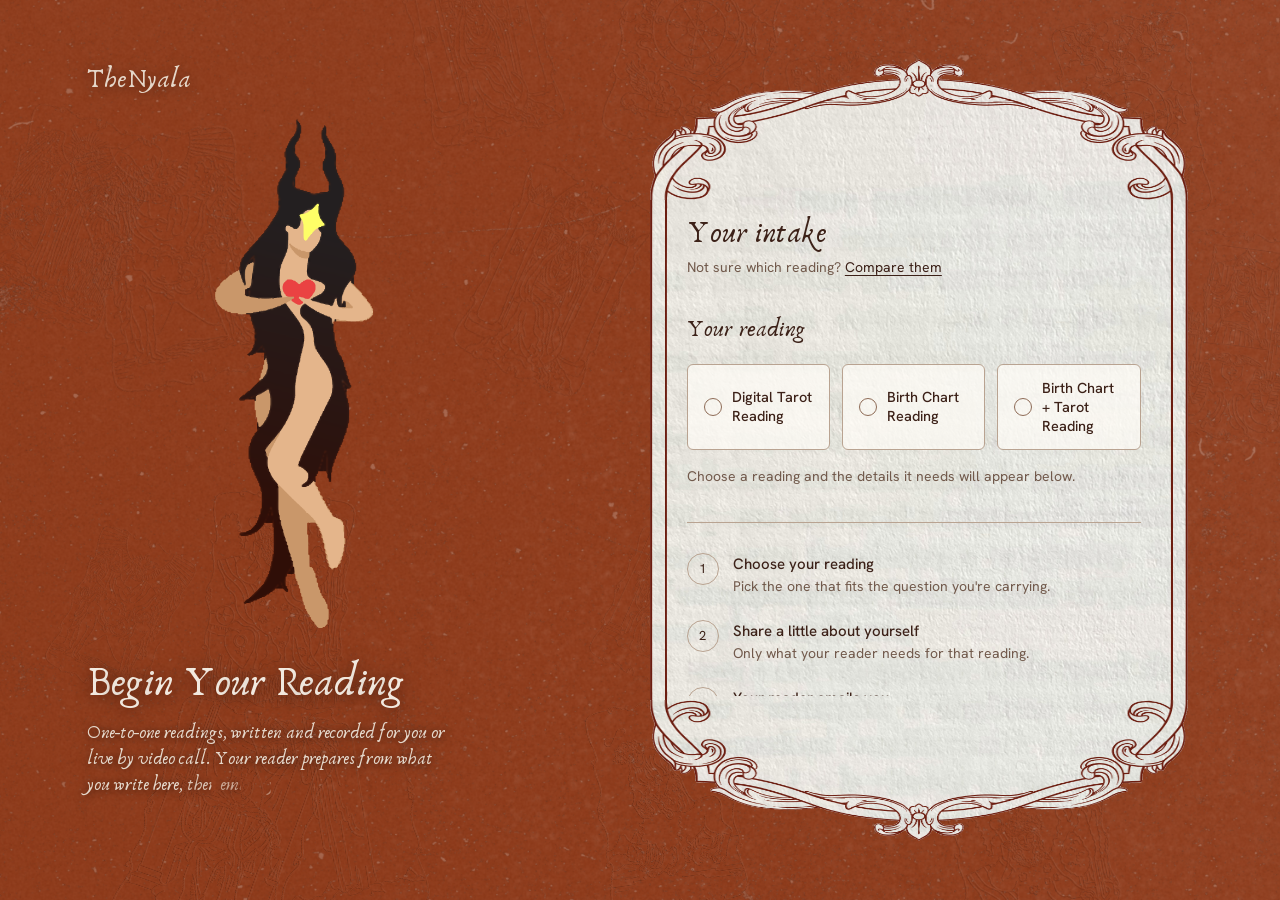
==== commit 804e2d6d: "Add GSAP + Lenis motion layer and navigation improvements Keeps the client-approved look; adds motio" ====
--- a/book.html
+++ b/book.html
@@ -11,6 +11,17 @@
 <link rel="icon" type="image/png" href="assets/favicon.png">
 <link rel="preload" as="font" type="font/ttf" href="assets/fonts/Anaktoria.ttf" crossorigin>
 <link rel="stylesheet" href="css/style.css">
+<!-- Before the first paint: hold back the heading the pen will write (css "Scroll writing"), and, if we came from the
+     home page, open under the paper sheet that will lift away (css "Page sheet"). -->
+<script>document.documentElement.classList.add('ink-pending');try{if(sessionStorage.getItem('nyala-sheet')){sessionStorage.removeItem('nyala-sheet');document.documentElement.classList.add('is-arriving')}}catch(e){}</script>
+<!-- GSAP 3.15.1 (GreenSock standard no-charge licence) and Lenis 1.3.27 (MIT), kept in js/vendor; the motion scripts
+     run after js/booking.js (deferred), and only watch what it changes -->
+<script src="js/vendor/gsap.min.js" defer></script>
+<script src="js/vendor/ScrollTrigger.min.js" defer></script>
+<script src="js/vendor/lenis.min.js" defer></script>
+<script src="js/ink.js" defer></script>
+<script src="js/motion.js" defer></script>
+<script src="js/booking-motion.js" defer></script>
 <script src="js/paper-symbols.js" defer></script>
 </head>
 <body class="page-booking">
--- a/css/style.css
+++ b/css/style.css
@@ -791,84 +791,113 @@
   .reviews-section .reviews-intro { padding-top: 40px; }
 }
 
-/* ---------- Scroll writing: each section is written and drawn onto the paper as it comes into view ----------
-   js/section-transitions.js marks the pieces, splits their text into strokes and times them (--t: when a line starts,
-   --step: the time between its strokes, --i: a stroke's place in its line, --d: the piece's own start). Without the
-   script everything simply shows. Each stroke (a letter in headings, a word elsewhere) is inked in from left to right,
-   deepening as it dries. On the pricing leaves the paper is laid down, the double frame is drawn round it, the
-   Vitruvian circle, square and triangle are drawn in turn and the engraving is sketched in; buttons and the review
-   scrolls are drawn across. These are in-place reveals, so they play with reduced motion too; only the colored decks'
-   small rise needs motion allowed. Every animation fills backwards only, so nothing is left behind once played. */
-.has-section-transitions .section-reveal:not(.is-visible) { opacity: 0; }
-.has-section-transitions .section-reveal.is-visible { animation: reveal-fade .7s ease-out var(--d, 0s) backwards; }
-@keyframes reveal-fade { from { opacity: 0; } }
-@media (prefers-reduced-motion: no-preference) {
-  .has-section-transitions .section-reveal.is-visible { animation-name: reveal-rise; animation-duration: .8s; animation-timing-function: cubic-bezier(.22, 1, .36, 1); }
-  @keyframes reveal-rise { from { opacity: 0; translate: 0 14px; } }
-}
-
-/* writing: each stroke is a small inline box, inked in from left to right */
+/* ---------- Scroll writing: each piece is written and drawn onto the paper as it comes into view ----------
+   js/ink.js (GSAP) writes each piece: headings letter by letter, other text word by word, each stroke inked in from
+   left to right; on the pricing leaves the paper, the double frame, the Vitruvian lines and the engraving are drawn in
+   turn. It sets and clears its own inline styles; the stylesheet only gives it the strokes' boxes and, for the parts
+   drawn by pseudo-elements, custom properties to drive. Without the scripts everything simply shows. */
 .ink-word { white-space: nowrap; }
 .ink-unit { display: inline-block; }
-.has-section-transitions .ink-piece:not(.is-visible) .ink-unit { clip-path: inset(-30% 100% -30% -12%); }
-.has-section-transitions .ink-piece.is-visible .ink-unit {
-  animation: ink-write calc(var(--step, .03s) * 3) linear calc(var(--d, 0s) + var(--t, 0s) + var(--i, 0) * var(--step, .03s)) backwards; /* about one stroke at a time, like a pen */
-}
-@keyframes ink-write {
-  from { clip-path: inset(-30% 100% -30% -12%); opacity: .45; }
-  60%  { opacity: 1; }
-  to   { clip-path: inset(-30% -12% -30% -12%); }
-}
-
-/* blocks drawn across as a whole: the framed buttons, the review scrolls and the avatars */
-.has-section-transitions .ink-piece:not(.is-visible) :is(.hero-cta, .story-scroll).ink-block { clip-path: inset(-40% 100% -40% -40%); }
-.has-section-transitions .ink-piece.is-visible :is(.hero-cta, .story-scroll).ink-block { animation: ink-across .7s cubic-bezier(.45, 0, .2, 1) calc(var(--d, 0s) + var(--t, 0s)) backwards; }
-@keyframes ink-across { from { clip-path: inset(-40% 100% -40% -40%); } to { clip-path: inset(-40% -40% -40% -40%); } }
-.has-section-transitions .ink-piece:not(.is-visible) .story-avatar { opacity: 0; }
-.has-section-transitions .ink-piece.is-visible .story-avatar { animation: reveal-fade .6s ease-out calc(var(--d, 0s) + var(--t, 0s)) backwards; }
-.has-section-transitions .ink-piece:not(.is-visible) .plan-list li::before { opacity: 0; } /* each star with its own line */
-.has-section-transitions .ink-piece.is-visible .plan-list li::before { animation: reveal-fade .3s ease-out calc(var(--d, 0s) + var(--t, 0s)) backwards; }
-
-/* the pricing leaves: paper first, then the frame drawn round it, the rules drawn out from their stars, and the
-   embossed card and corner points pressed in */
-.has-section-transitions .ink-piece.plan:not(.is-visible)::before { opacity: 0; }
-.has-section-transitions .ink-piece.plan.is-visible::before { animation: reveal-fade .5s ease-out var(--d, 0s) backwards; }
-.has-section-transitions .ink-piece:not(.is-visible) .plan-frame rect { stroke-dasharray: 1 1; stroke-dashoffset: 1; }
-.has-section-transitions .ink-piece.is-visible .plan-frame rect { animation: ink-draw 1.8s cubic-bezier(.45, 0, .25, 1) calc(var(--d, 0s) + .25s) backwards; }
-.has-section-transitions .ink-piece.is-visible .plan-frame--inner rect { animation-delay: calc(var(--d, 0s) + .45s); }
-@keyframes ink-draw { from { stroke-dasharray: 1 1; stroke-dashoffset: 1; } to { stroke-dasharray: 1 1; stroke-dashoffset: 0; } }
-.has-section-transitions .ink-piece:not(.is-visible) .plan-mark { opacity: 0; }
-.has-section-transitions .ink-piece.is-visible .plan-mark { animation: reveal-fade 1.2s ease-out calc(var(--d, 0s) + 1.6s) backwards; }
-.has-section-transitions .ink-piece:not(.is-visible) .plan-name::after,
-.has-section-transitions .ink-piece:not(.is-visible) .plan-includes::before { background-size: 0 1px; color: transparent; }
-.has-section-transitions .ink-piece.is-visible .plan-name::after { animation: ink-rule .6s ease-out calc(var(--d, 0s) + var(--t-end, 0s)) backwards; }
-.has-section-transitions .ink-piece.is-visible .plan-includes::before { animation: ink-rule .6s ease-out calc(var(--d, 0s) + var(--t, 0s)) backwards; }
-@keyframes ink-rule { from { background-size: 0 1px; color: transparent; } 40% { color: transparent; } }
-
-/* the emblem: the circle, the square and the triangle drawn in turn, the axes and centre pricked in, then the
-   engraving sketched in on a slant */
-.has-section-transitions .ink-piece:not(.is-visible) .plan-line { stroke-dasharray: 1 1; stroke-dashoffset: 1; }
-.has-section-transitions .ink-piece.is-visible .plan-line { animation: ink-draw .8s cubic-bezier(.45, 0, .3, 1) calc(var(--d, 0s) + var(--t, 0s)) backwards; }
-.has-section-transitions .ink-piece.is-visible .plan-line:nth-child(2) { animation-delay: calc(var(--d, 0s) + var(--t, 0s) + .22s); }
-.has-section-transitions .ink-piece.is-visible .plan-line:nth-child(3) { animation-delay: calc(var(--d, 0s) + var(--t, 0s) + .44s); }
-.has-section-transitions .ink-piece:not(.is-visible) :is(.plan-geometry-axis, .plan-geometry-dot) { opacity: 0; }
-.has-section-transitions .ink-piece.is-visible :is(.plan-geometry-axis, .plan-geometry-dot) { animation: reveal-fade .5s ease-out calc(var(--d, 0s) + var(--t, 0s) + .6s) backwards; }
-.has-section-transitions .ink-piece:not(.is-visible) .plan-engraving {
-  -webkit-mask: linear-gradient(110deg, #000 42%, transparent 58%) 100% 0 / 260% 100% no-repeat;
-  mask: linear-gradient(110deg, #000 42%, transparent 58%) 100% 0 / 260% 100% no-repeat;
-}
-.has-section-transitions .ink-piece.is-visible .plan-engraving { animation: ink-sketch 1s cubic-bezier(.4, 0, .3, 1) calc(var(--d, 0s) + var(--t, 0s) + .5s) backwards; }
-@keyframes ink-sketch {
-  from {
-    -webkit-mask: linear-gradient(110deg, #000 42%, transparent 58%) 100% 0 / 260% 100% no-repeat;
-    mask: linear-gradient(110deg, #000 42%, transparent 58%) 100% 0 / 260% 100% no-repeat;
-  }
-  to {
-    -webkit-mask: linear-gradient(110deg, #000 42%, transparent 58%) 0 0 / 260% 100% no-repeat;
-    mask: linear-gradient(110deg, #000 42%, transparent 58%) 0 0 / 260% 100% no-repeat;
-  }
-}
-
+/* Held back from the first paint until the script has prepared them (an inline script in each page's head sets
+   .ink-pending; js/section-transitions.js or js/booking-motion.js removes it). If the scripts never run, they show
+   anyway after 2.5s. */
+.ink-pending :is(.hero--collage .hero-frame, .readings .pricing-intro, .readings .deck-fan, .readings .offer,
+  .reviews-section .reviews-intro-copy, .reviews-section .deck-fan, .reviews-section .review-story, .book-pane-copy) {
+  visibility: hidden; animation: ink-failsafe 0s 2.5s forwards;
+}
+@keyframes ink-failsafe { to { visibility: visible; } }
+.plan::before { opacity: var(--leaf, 1); } /* the leaf's paper is laid down first */
+.plan-name::after, .plan-includes::before { /* the rules drawn out from their stars */
+  background-size: calc(var(--rule, 1) * 100%) 1px; color: rgb(110 31 18 / var(--rule-star, 1));
+}
+.plan-list li::before { opacity: var(--star, 1); } /* each star with its own line */
+.plan-engraving.is-sketching { /* sketched in on a slant: a soft-edged mask sweeps across */
+  -webkit-mask: linear-gradient(110deg, #000 42%, transparent 58%) calc(var(--sketch, 0) * 100%) 0 / 260% 100% no-repeat;
+  mask: linear-gradient(110deg, #000 42%, transparent 58%) calc(var(--sketch, 0) * 100%) 0 / 260% 100% no-repeat;
+}
+/* a dealt deck spreads a little under a mouse (js/section-transitions.js) */
+@media (hover: hover) and (pointer: fine) { .deck-fan.can-spread { pointer-events: auto; } }
+
+/* ---------- Smooth scrolling (Lenis, js/motion.js) ----------
+   Lenis drives the scroll itself, so the browser's own smooth scrolling (set at the top for when it isn't running)
+   steps aside. */
+html.lenis, html.lenis body { height: auto; }
+html.lenis { scroll-behavior: auto; }
+.lenis:not(.lenis-autoToggle).lenis-stopped { overflow: clip; }
+.lenis [data-lenis-prevent] { overscroll-behavior: contain; }
+.lenis.lenis-smooth iframe { pointer-events: none; }
+/* a section reached from a link takes focus (so keyboard users carry on from there) without drawing a ring round it */
+main > section[tabindex="-1"]:focus { outline: none; }
+
+/* ---------- The compact bar (home page, js/motion.js) ----------
+   Returns on scrolling up once the first screen has gone, so Readings and Reviews are always a moment away; hidden and
+   inert otherwise. A strip of the deep rust-brown panel with the cream wordmark and links. */
+.topbar {
+  position: fixed; top: 0; left: 0; right: 0; z-index: 60;
+  display: flex; align-items: center; justify-content: space-between; gap: 24px;
+  height: 58px; padding: 0 var(--edge);
+  background: rgba(48, 14, 8, .92); border-bottom: 1px solid rgba(240, 232, 220, .16);
+  box-shadow: 0 10px 28px rgba(26, 6, 3, .32);
+  translate: 0 -110%; visibility: hidden;
+  transition: translate .3s cubic-bezier(.4, 0, 1, 1), visibility 0s .3s;
+}
+.topbar.is-shown { translate: 0 0; visibility: visible; transition: translate .5s cubic-bezier(.16, 1, .3, 1), visibility 0s; }
+.topbar-mark { font-family: var(--brand-face); font-size: 26px; line-height: 1; color: rgba(246, 240, 230, .95); }
+.topbar-nav { display: flex; gap: 28px; }
+.topbar-nav a {
+  display: inline-flex; align-items: center; min-height: 44px;
+  font-family: var(--second-face); font-size: 18px; font-variant-ligatures: no-contextual; line-height: 1;
+  color: rgba(240, 233, 222, .86); text-decoration: underline transparent; text-underline-offset: 6px; text-decoration-thickness: 1px;
+  transition: color .2s, text-decoration-color .2s;
+}
+.topbar-nav a:hover, .topbar-nav a:focus-visible { color: var(--moon); text-decoration-color: rgba(240, 232, 220, .55); }
+.topbar-nav a[aria-current] { color: var(--moon); text-decoration-color: currentColor; }
+@media (max-width: 640px) {
+  .topbar { height: 52px; padding: 0 20px; }
+  .topbar-mark { font-size: 23px; }
+  .topbar-nav { gap: 20px; }
+  .topbar-nav a { font-size: 17px; }
+}
+@media (prefers-reduced-motion: reduce) {
+  .topbar { translate: none; opacity: 0; transition: opacity .2s, visibility 0s .2s; }
+  .topbar.is-shown { opacity: 1; transition: opacity .2s, visibility 0s; }
+}
+
+/* ---------- Page sheet: between the home page and the booking page (js/motion.js) ----------
+   Leaving, a sheet of the same orange paper slides up over the page; the next page opens under it and the sheet lifts
+   away (an inline script in each page's head sets .is-arriving). A cross-fade with reduced motion. Never blocks a
+   click: it ignores the pointer, and arriving needs no script beyond that one line. */
+body::after {
+  content: ""; position: fixed; inset: 0; z-index: 1000; pointer-events: none; visibility: hidden;
+  background: var(--paper) url("../assets/Background/Orange Background.png") center / cover no-repeat;
+  box-shadow: 0 -18px 40px rgba(26, 6, 3, .38), 0 18px 40px rgba(26, 6, 3, .38);
+  translate: 0 104%;
+}
+.is-leaving body::after { visibility: visible; translate: 0 0; transition: translate .46s cubic-bezier(.7, 0, .25, 1); }
+.is-arriving body::after { visibility: visible; animation: sheet-lift .75s cubic-bezier(.65, 0, .2, 1) .08s both; }
+@keyframes sheet-lift { from { translate: 0 0; } to { translate: 0 -104%; } }
+@media (prefers-reduced-motion: reduce) {
+  body::after { translate: none; opacity: 0; box-shadow: none; }
+  .is-leaving body::after { opacity: 1; transition: opacity .15s linear; }
+  .is-arriving body::after { animation: sheet-fade .3s linear both; }
+  @keyframes sheet-fade { from { opacity: 1; } to { opacity: 0; } }
+}
+
+/* ---------- Small states ---------- */
+/* Daily Card isn't ready: the menu shows it, says so on hover or focus, and goes nowhere */
+.home-nav a[aria-disabled="true"] { position: relative; cursor: default; opacity: .72; }
+.home-nav a[aria-disabled="true"]:hover, .home-nav a[aria-disabled="true"]:focus-visible { text-decoration: none; }
+.home-nav a[aria-disabled="true"]::after {
+  display: block; content: "Coming soon"; position: absolute; inset: auto 0 auto 0; top: 100%;
+  border: 0; border-image: none; filter: none;
+  font-family: var(--hero-face); font-size: 11px; letter-spacing: .04em; text-align: center; white-space: nowrap;
+  opacity: 0; translate: 0 -4px; transition: opacity .2s, translate .3s cubic-bezier(.16, 1, .3, 1);
+}
+.home-nav a[aria-disabled="true"]:is(:hover, :focus-visible)::after { opacity: .9; translate: 0 0; }
+/* a priority chip's number settles in as it is chosen */
+.chips button[data-rank]::before { animation: rank-in .32s cubic-bezier(.16, 1, .3, 1); }
+@keyframes rank-in { from { scale: .4; opacity: 0; } }
+@media (prefers-reduced-motion: reduce) { @keyframes rank-in { from { opacity: 0; } } }
 /* The supplied collage already includes Nyala. Scope its light paper and dark
    lettering to the landing hero; readings and other pages keep terracotta. */
 .hero--collage {
